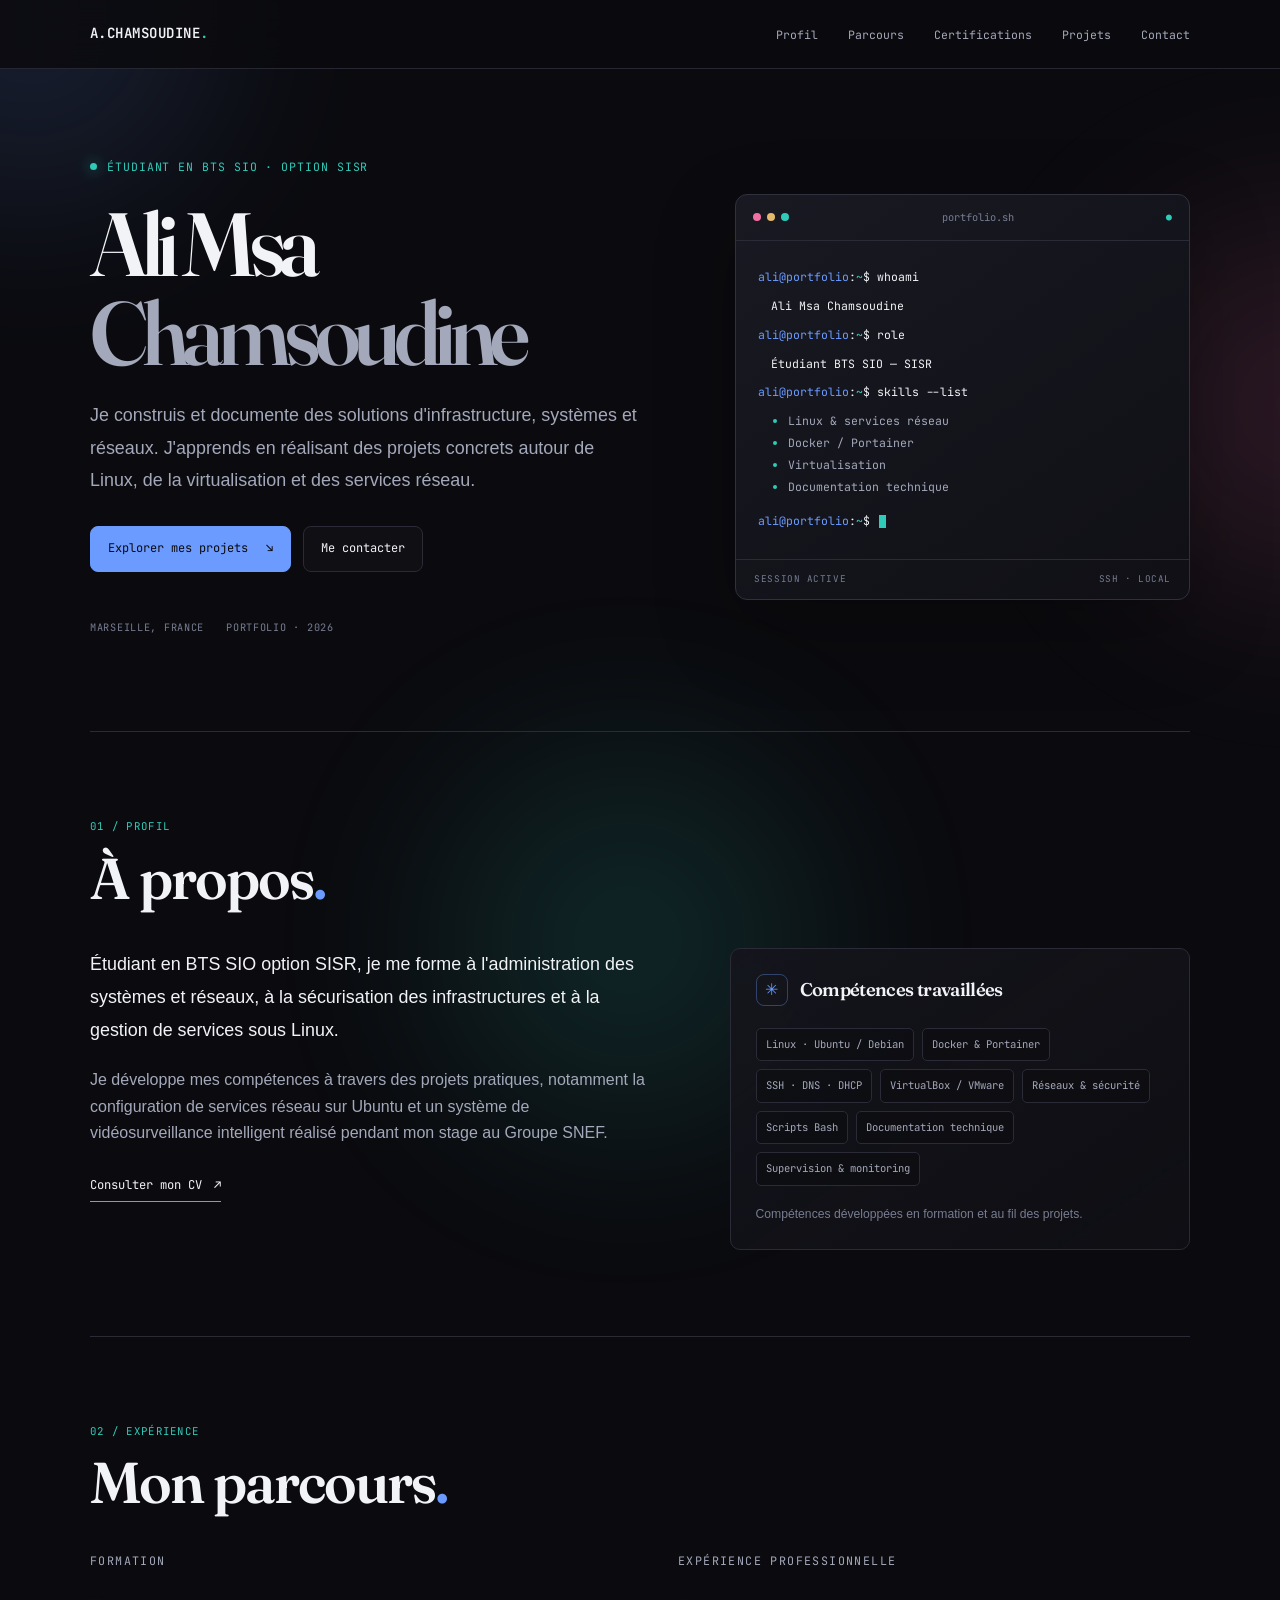
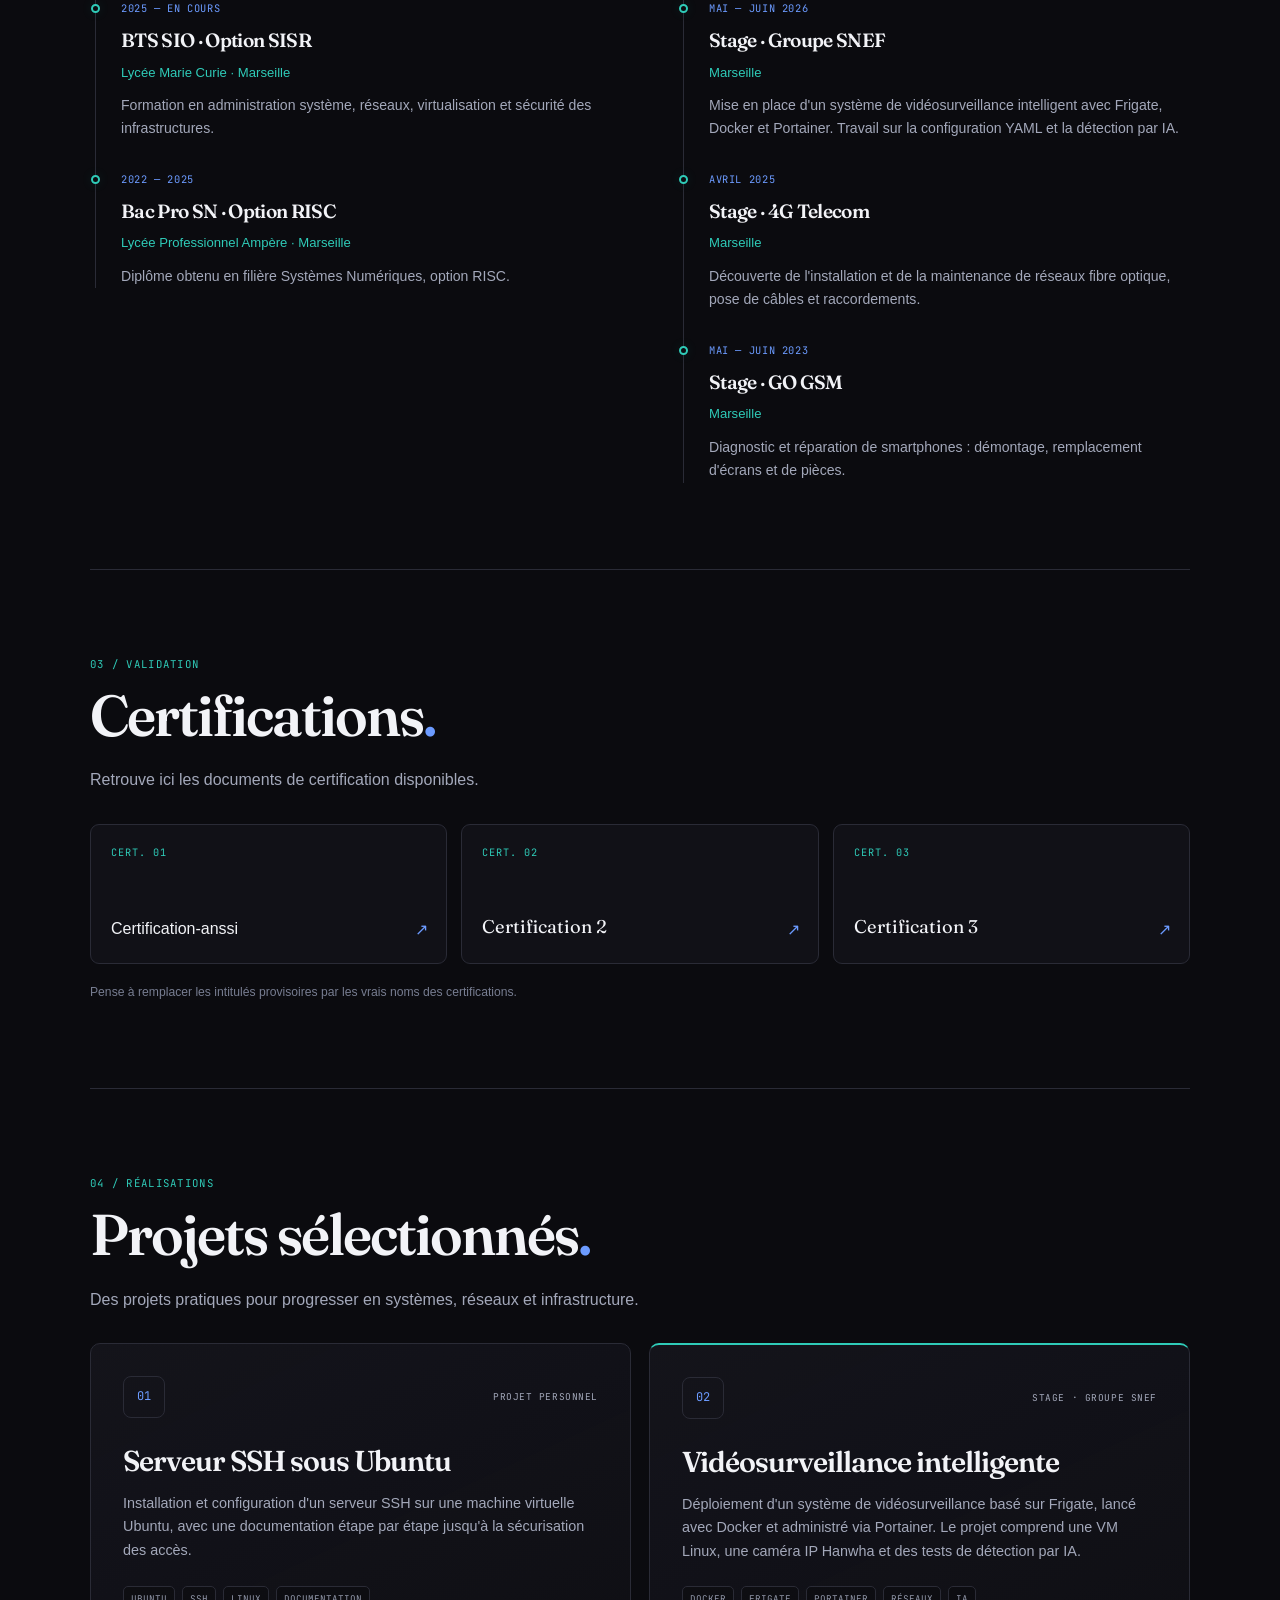
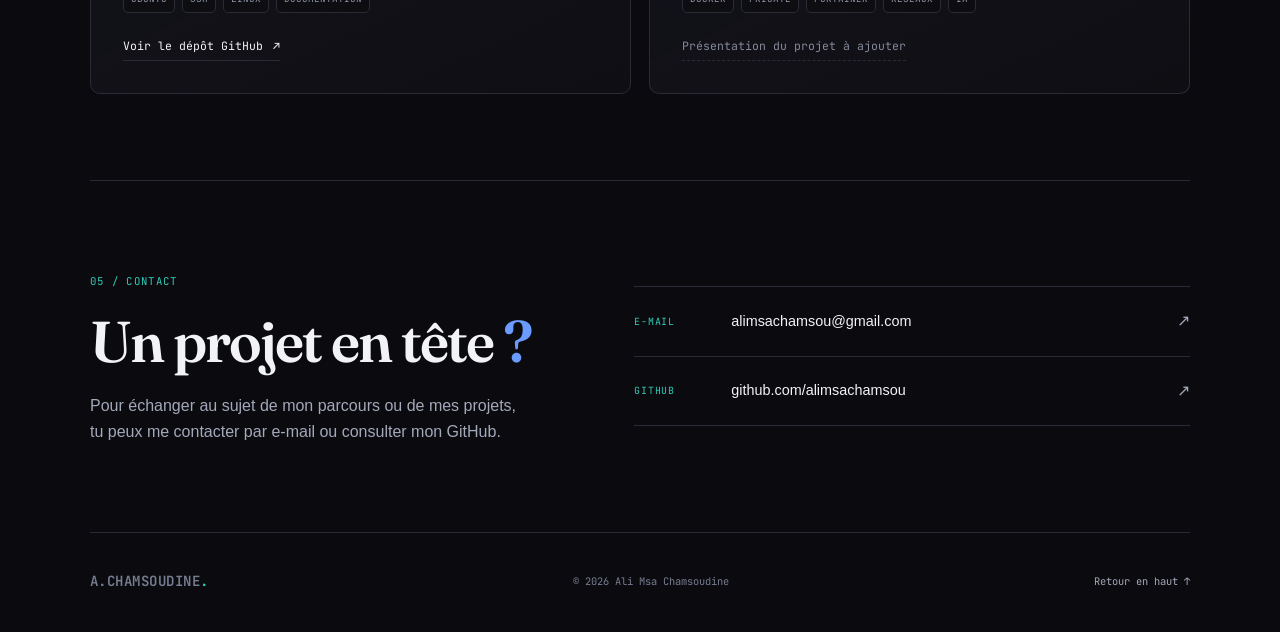
==== index.html @ 2e037a80 "Update index.html" ====
<!DOCTYPE html>
<html lang="fr">
<head>
  <meta charset="UTF-8">
  <meta name="viewport" content="width=device-width, initial-scale=1, viewport-fit=cover">
  <meta name="description" content="Portfolio d'Ali Msa Chamsoudine, étudiant en BTS SIO option SISR. Projets systèmes, réseaux et cybersécurité.">
  <title>Ali Msa Chamsoudine — Portfolio BTS SIO SISR</title>

  <link rel="preconnect" href="https://fonts.googleapis.com">
  <link rel="preconnect" href="https://fonts.gstatic.com" crossorigin>
  <link href="https://fonts.googleapis.com/css2?family=Fraunces:opsz,wght@9..144,400;9..144,600;9..144,700&family=JetBrains+Mono:wght@400;500;600&display=swap" rel="stylesheet">
  <link rel="stylesheet" href="style.css">
</head>
<body>
  <div class="ambient ambient-blue" aria-hidden="true"></div>
  <div class="ambient ambient-pink" aria-hidden="true"></div>
  <div class="ambient ambient-teal" aria-hidden="true"></div>

  <nav class="site-nav" aria-label="Navigation principale">
    <div class="nav-inner">
      <a class="brand" href="#home" aria-label="Retour à l'accueil">A.CHAMSOUDINE<span>.</span></a>
      <ul class="nav-links">
        <li><a href="#about">Profil</a></li>
        <li><a href="#parcours">Parcours</a></li>
        <li><a href="#certifs">Certifications</a></li>
        <li><a href="#projects">Projets</a></li>
        <li><a href="#contact">Contact</a></li>
      </ul>
    </div>
  </nav>

  <main class="wrap">
    <header class="hero" id="home">
      <div class="hero-copy">
        <p class="eyebrow"><span class="status-dot"></span> ÉTUDIANT EN BTS SIO · OPTION SISR</p>
        <h1>Ali Msa<br><span>Chamsoudine</span></h1>
        <p class="hero-description">
          Je construis et documente des solutions d'infrastructure, systèmes et réseaux.
          J'apprends en réalisant des projets concrets autour de Linux, de la virtualisation
          et des services réseau.
        </p>
        <div class="hero-actions">
          <a class="button button-primary" href="#projects">Explorer mes projets <span aria-hidden="true">↘</span></a>
          <a class="button button-secondary" href="#contact">Me contacter</a>
        </div>
        <div class="hero-meta mono">
          <span>MARSEILLE, FRANCE</span>
          <span>PORTFOLIO · 2026</span>
        </div>
      </div>

      <div class="terminal-card" aria-label="Aperçu décoratif d'un terminal">
        <div class="terminal-top">
          <div class="terminal-dots" aria-hidden="true"><i></i><i></i><i></i></div>
          <span>portfolio.sh</span>
          <span class="terminal-lock" aria-hidden="true">●</span>
        </div>
        <div class="terminal-content mono">
          <p><span class="terminal-blue">ali@portfolio</span>:<span class="terminal-teal">~</span>$ whoami</p>
          <p class="terminal-output">Ali Msa Chamsoudine</p>
          <p><span class="terminal-blue">ali@portfolio</span>:<span class="terminal-teal">~</span>$ role</p>
          <p class="terminal-output">Étudiant BTS SIO — SISR</p>
          <p><span class="terminal-blue">ali@portfolio</span>:<span class="terminal-teal">~</span>$ skills --list</p>
          <ul class="terminal-list">
            <li>Linux & services réseau</li>
            <li>Docker / Portainer</li>
            <li>Virtualisation</li>
            <li>Documentation technique</li>
          </ul>
          <p><span class="terminal-blue">ali@portfolio</span>:<span class="terminal-teal">~</span>$ <span class="cursor"></span></p>
        </div>
        <div class="terminal-footer"><span>SESSION ACTIVE</span><span>SSH · LOCAL</span></div>
      </div>
    </header>

    <section id="about" class="section reveal">
      <div class="section-heading">
        <span class="section-index">01 / PROFIL</span>
        <h2>À propos<span class="heading-period">.</span></h2>
      </div>

      <div class="about-layout">
        <div class="about-copy">
          <p class="lead">
            Étudiant en BTS SIO option SISR, je me forme à l'administration des systèmes
            et réseaux, à la sécurisation des infrastructures et à la gestion de services sous Linux.
          </p>
          <p>
            Je développe mes compétences à travers des projets pratiques, notamment la configuration
            de services réseau sur Ubuntu et un système de vidéosurveillance intelligent réalisé
            pendant mon stage au Groupe SNEF.
          </p>
          <a class="text-link" href="CV.pdf" target="_blank" rel="noopener">Consulter mon CV <span aria-hidden="true">↗</span></a>
        </div>

        <aside class="skills-panel">
          <div class="panel-heading">
            <span class="panel-symbol" aria-hidden="true">✳</span>
            <h3>Compétences travaillées</h3>
          </div>
          <div class="skill-list">
            <span>Linux · Ubuntu / Debian</span>
            <span>Docker & Portainer</span>
            <span>SSH · DNS · DHCP</span>
            <span>VirtualBox / VMware</span>
            <span>Réseaux & sécurité</span>
            <span>Scripts Bash</span>
            <span>Documentation technique</span>
            <span>Supervision & monitoring</span>
          </div>
          <p class="panel-note">Compétences développées en formation et au fil des projets.</p>
        </aside>
      </div>
    </section>

    <section id="parcours" class="section reveal">
      <div class="section-heading">
        <span class="section-index">02 / EXPÉRIENCE</span>
        <h2>Mon parcours<span class="heading-period">.</span></h2>
      </div>

      <div class="timeline-layout">
        <div class="timeline-column">
          <h3 class="column-title">Formation</h3>
          <article class="timeline-item">
            <span class="timeline-marker" aria-hidden="true"></span>
            <p class="item-date mono">2025 — EN COURS</p>
            <h4>BTS SIO · Option SISR</h4>
            <p class="item-place">Lycée Marie Curie · Marseille</p>
            <p class="item-description">Formation en administration système, réseaux, virtualisation et sécurité des infrastructures.</p>
          </article>
          <article class="timeline-item">
            <span class="timeline-marker" aria-hidden="true"></span>
            <p class="item-date mono">2022 — 2025</p>
            <h4>Bac Pro SN · Option RISC</h4>
            <p class="item-place">Lycée Professionnel Ampère · Marseille</p>
            <p class="item-description">Diplôme obtenu en filière Systèmes Numériques, option RISC.</p>
          </article>
        </div>

        <div class="timeline-column">
          <h3 class="column-title">Expérience professionnelle</h3>
          <article class="timeline-item">
            <span class="timeline-marker" aria-hidden="true"></span>
            <p class="item-date mono">MAI — JUIN 2026</p>
            <h4>Stage · Groupe SNEF</h4>
            <p class="item-place">Marseille</p>
            <p class="item-description">Mise en place d'un système de vidéosurveillance intelligent avec Frigate, Docker et Portainer. Travail sur la configuration YAML et la détection par IA.</p>
          </article>
          <article class="timeline-item">
            <span class="timeline-marker" aria-hidden="true"></span>
            <p class="item-date mono">AVRIL 2025</p>
            <h4>Stage · 4G Telecom</h4>
            <p class="item-place">Marseille</p>
            <p class="item-description">Découverte de l'installation et de la maintenance de réseaux fibre optique, pose de câbles et raccordements.</p>
          </article>
          <article class="timeline-item">
            <span class="timeline-marker" aria-hidden="true"></span>
            <p class="item-date mono">MAI — JUIN 2023</p>
            <h4>Stage · GO GSM</h4>
            <p class="item-place">Marseille</p>
            <p class="item-description">Diagnostic et réparation de smartphones : démontage, remplacement d'écrans et de pièces.</p>
          </article>
        </div>
      </div>
    </section>

    <section id="certifs" class="section reveal">
      <div class="section-heading">
        <span class="section-index">03 / VALIDATION</span>
        <h2>Certifications<span class="heading-period">.</span></h2>
      </div>
      <p class="section-intro">Retrouve ici les documents de certification disponibles.</p>
      <div class="certification-grid">
       <a class="certification-card" href="certification-anssi.pdf" target="_blank" rel="noopener">
          <span class="card-number mono">CERT. 01</span><span class="certification-anssi.pdf">Certification-anssi </span><span class="card-arrow">↗</span>
        </a>
        <a class="certification-card" href="certif2.pdf" target="_blank" rel="noopener">
          <span class="card-number mono">CERT. 02</span><span class="certification-name">Certification 2</span><span class="card-arrow">↗</span>
        </a>
        <a class="certification-card" href="certif3.pdf" target="_blank" rel="noopener">
          <span class="card-number mono">CERT. 03</span><span class="certification-name">Certification 3</span><span class="card-arrow">↗</span>
        </a>
      </div>
      <p class="small-note">Pense à remplacer les intitulés provisoires par les vrais noms des certifications.</p>
    </section>

    <section id="projects" class="section reveal">
      <div class="section-heading">
        <span class="section-index">04 / RÉALISATIONS</span>
        <h2>Projets sélectionnés<span class="heading-period">.</span></h2>
      </div>
      <p class="section-intro">Des projets pratiques pour progresser en systèmes, réseaux et infrastructure.</p>

      <div class="project-grid">
        <article class="project-card">
          <div class="project-topline"><span class="project-icon" aria-hidden="true">01</span><span class="project-status">PROJET PERSONNEL</span></div>
          <h3>Serveur SSH sous Ubuntu</h3>
          <p>Installation et configuration d'un serveur SSH sur une machine virtuelle Ubuntu, avec une documentation étape par étape jusqu'à la sécurisation des accès.</p>
          <div class="tag-list"><span>UBUNTU</span><span>SSH</span><span>LINUX</span><span>DOCUMENTATION</span></div>
          <a class="project-link" href="https://github.com/alimsachamsou/ssh-server-setup" target="_blank" rel="noopener">Voir le dépôt GitHub <span aria-hidden="true">↗</span></a>
        </article>

        <article class="project-card project-featured">
          <div class="project-topline"><span class="project-icon" aria-hidden="true">02</span><span class="project-status">STAGE · GROUPE SNEF</span></div>
          <h3>Vidéosurveillance intelligente</h3>
          <p>Déploiement d'un système de vidéosurveillance basé sur Frigate, lancé avec Docker et administré via Portainer. Le projet comprend une VM Linux, une caméra IP Hanwha et des tests de détection par IA.</p>
          <div class="tag-list"><span>DOCKER</span><span>FRIGATE</span><span>PORTAINER</span><span>RÉSEAUX</span><span>IA</span></div>
          <span class="project-link project-link-muted">Présentation du projet à ajouter</span>
        </article>
      </div>
    </section>

    <section id="contact" class="section contact-section reveal">
      <div class="contact-copy">
        <span class="section-index">05 / CONTACT</span>
        <h2>Un projet en tête<span class="heading-period"> ?</span></h2>
        <p>Pour échanger au sujet de mon parcours ou de mes projets, tu peux me contacter par e-mail ou consulter mon GitHub.</p>
      </div>
      <div class="contact-links">
        <a class="contact-link" href="mailto:alimsachamsou@gmail.com"><span class="contact-label">E-MAIL</span><span>alimsachamsou@gmail.com</span><span class="contact-arrow">↗</span></a>
        <a class="contact-link" href="https://github.com/alimsachamsou" target="_blank" rel="noopener"><span class="contact-label">GITHUB</span><span>github.com/alimsachamsou</span><span class="contact-arrow">↗</span></a>
      </div>
    </section>

    <footer class="site-footer">
      <a class="footer-brand" href="#home">A.CHAMSOUDINE<span>.</span></a>
      <span>© 2026 Ali Msa Chamsoudine</span>
      <a href="#home">Retour en haut ↑</a>
    </footer>
  </main>

  <script>
    const revealObserver = new IntersectionObserver((entries, observer) => {
      entries.forEach((entry) => {
        if (entry.isIntersecting) {
          entry.target.classList.add("is-visible");
          observer.unobserve(entry.target);
        }
      });
    }, { threshold: 0.12 });

    document.querySelectorAll(".reveal").forEach((section) => {
      revealObserver.observe(section);
    });
  </script>
</body>
</html>
---- style.css ----
/* =========================================
   PORTFOLIO — Ali Msa Chamsoudine
   Styles séparés du HTML
   ========================================= */

:root {
  --paper: #0B0B0F;
  --paper-2: #15151C;
  --paper-3: #1B1C25;
  --ink: #F2F3F7;
  --ink-soft: #A3A8BA;
  --teal: #6C9BFF;
  --ochre: #2FCBB8;
  --accent2: #F26FA5;
  --line: #2A2B36;
  --radius: 8px;
  --nav-h: 68px;
  --content-width: 1100px;
}

* {
  box-sizing: border-box;
}

html {
  scroll-behavior: smooth;
  scroll-padding-top: calc(var(--nav-h) + 20px);
  background: var(--paper);
}

body {
  margin: 0;
  min-width: 320px;
  overflow-x: hidden;
  background: var(--paper);
  color: var(--ink);
  font-family: -apple-system, BlinkMacSystemFont, "Segoe UI", Helvetica, Arial, sans-serif;
  line-height: 1.65;
  -webkit-font-smoothing: antialiased;
}

::selection {
  background: var(--teal);
  color: var(--paper);
}

a {
  color: inherit;
}

button,
a {
  -webkit-tap-highlight-color: transparent;
}

a:focus-visible {
  outline: 2px solid var(--teal);
  outline-offset: 4px;
}

.mono,
.brand,
.eyebrow,
.section-index,
.item-date,
.column-title,
.tag-list,
.project-status,
.card-number,
.contact-label,
.hero-meta,
.terminal-card {
  font-family: "JetBrains Mono", monospace;
}

h1,
h2,
h3,
h4,
p {
  margin-top: 0;
}

h1,
h2,
h3,
h4 {
  font-family: "Fraunces", Georgia, serif;
  font-weight: 600;
  letter-spacing: -0.035em;
}

.wrap {
  width: min(var(--content-width), calc(100% - 48px));
  margin-inline: auto;
}

.ambient {
  position: fixed;
  z-index: 0;
  width: 360px;
  height: 360px;
  border-radius: 50%;
  filter: blur(100px);
  opacity: 0.15;
  pointer-events: none;
  animation: ambient-drift 18s ease-in-out infinite alternate;
}

.ambient-blue {
  top: -160px;
  left: -150px;
  background: var(--teal);
}

.ambient-pink {
  top: 25%;
  right: -200px;
  background: var(--accent2);
  animation-delay: -6s;
}

.ambient-teal {
  bottom: -220px;
  left: 35%;
  background: var(--ochre);
  animation-delay: -11s;
}

@keyframes ambient-drift {
  from { transform: translate3d(0, 0, 0) scale(1); }
  to { transform: translate3d(35px, 25px, 0) scale(1.12); }
}

/* Navigation */

.site-nav {
  position: sticky;
  z-index: 20;
  top: 0;
  border-bottom: 1px solid rgba(42, 43, 54, 0.9);
  background: rgba(11, 11, 15, 0.86);
  backdrop-filter: blur(18px);
  -webkit-backdrop-filter: blur(18px);
}

.nav-inner {
  width: min(var(--content-width), calc(100% - 48px));
  min-height: var(--nav-h);
  margin-inline: auto;
  display: flex;
  align-items: center;
  justify-content: space-between;
  gap: 28px;
}

.brand,
.footer-brand {
  flex-shrink: 0;
  font-family: "JetBrains Mono", monospace;
  font-size: 0.88rem;
  font-weight: 600;
  letter-spacing: 0.035em;
  text-decoration: none;
}

.brand span,
.footer-brand span {
  color: var(--ochre);
}

.nav-links {
  display: flex;
  align-items: center;
  gap: clamp(14px, 2.5vw, 30px);
  margin: 0;
  padding: 0;
  list-style: none;
}

.nav-links a {
  position: relative;
  display: inline-block;
  padding: 8px 0;
  color: var(--ink-soft);
  font-family: "JetBrains Mono", monospace;
  font-size: 0.72rem;
  text-decoration: none;
  transition: color 180ms ease;
}

.nav-links a::after {
  position: absolute;
  right: 0;
  bottom: 3px;
  left: 0;
  height: 1px;
  background: var(--teal);
  content: "";
  transform: scaleX(0);
  transform-origin: left;
  transition: transform 220ms ease;
}

.nav-links a:hover {
  color: var(--ink);
}

.nav-links a:hover::after {
  transform: scaleX(1);
}

/* Hero */

.hero {
  position: relative;
  z-index: 1;
  min-height: 590px;
  display: grid;
  grid-template-columns: minmax(0, 1.1fr) minmax(320px, 0.9fr);
  align-items: center;
  gap: clamp(38px, 7vw, 90px);
  padding: 88px 0 94px;
}

.hero-copy {
  min-width: 0;
}

.eyebrow {
  display: flex;
  align-items: center;
  gap: 10px;
  margin-bottom: 24px;
  color: var(--ochre);
  font-size: 0.72rem;
  letter-spacing: 0.08em;
}

.status-dot {
  width: 7px;
  height: 7px;
  border-radius: 50%;
  background: var(--ochre);
  box-shadow: 0 0 14px rgba(47, 203, 184, 0.7);
}

.hero h1 {
  margin-bottom: 22px;
  font-size: clamp(3.2rem, 7vw, 6.1rem);
  line-height: 0.99;
  letter-spacing: -0.07em;
}

.hero h1 span {
  color: var(--ink-soft);
}

.hero-description {
  max-width: 560px;
  margin-bottom: 30px;
  color: var(--ink-soft);
  font-size: clamp(1rem, 1.4vw, 1.12rem);
  line-height: 1.8;
}

.hero-actions {
  display: flex;
  flex-wrap: wrap;
  gap: 12px;
}

.button {
  display: inline-flex;
  min-height: 46px;
  align-items: center;
  justify-content: center;
  gap: 18px;
  padding: 11px 17px;
  border: 1px solid var(--line);
  border-radius: var(--radius);
  font-family: "JetBrains Mono", monospace;
  font-size: 0.75rem;
  text-decoration: none;
  transition: transform 180ms ease, border-color 180ms ease, background 180ms ease, color 180ms ease;
}

.button:hover {
  transform: translateY(-3px);
}

.button-primary {
  border-color: var(--teal);
  background: var(--teal);
  color: var(--paper);
}

.button-primary:hover {
  border-color: #91B4FF;
  background: #91B4FF;
}

.button-secondary {
  color: var(--ink);
  background: rgba(21, 21, 28, 0.45);
}

.button-secondary:hover {
  border-color: var(--ochre);
  color: var(--ochre);
}

.hero-meta {
  display: flex;
  flex-wrap: wrap;
  gap: 22px;
  margin-top: 48px;
  color: #777D91;
  font-size: 0.64rem;
  letter-spacing: 0.07em;
}

/* Terminal panel */

.terminal-card {
  position: relative;
  overflow: hidden;
  border: 1px solid #30313E;
  border-radius: 12px;
  background: linear-gradient(145deg, rgba(25, 26, 35, 0.96), rgba(16, 16, 22, 0.98));
  box-shadow: 0 28px 80px rgba(0, 0, 0, 0.25);
  font-size: 0.72rem;
}

.terminal-top {
  display: flex;
  height: 46px;
  align-items: center;
  justify-content: space-between;
  padding: 0 17px;
  border-bottom: 1px solid var(--line);
  color: #777D91;
  font-size: 0.65rem;
}

.terminal-dots {
  display: flex;
  gap: 6px;
}

.terminal-dots i {
  width: 8px;
  height: 8px;
  border-radius: 50%;
  background: #535563;
}

.terminal-dots i:first-child { background: var(--accent2); }
.terminal-dots i:nth-child(2) { background: #E4B96C; }
.terminal-dots i:nth-child(3) { background: var(--ochre); }

.terminal-lock {
  color: var(--ochre);
  font-size: 0.6rem;
}

.terminal-content {
  min-height: 280px;
  padding: 25px 22px 20px;
  overflow-wrap: anywhere;
  line-height: 1.9;
}

.terminal-content p {
  margin-bottom: 7px;
}

.terminal-blue { color: var(--teal); }
.terminal-teal { color: var(--ochre); }
.terminal-output { padding-left: 13px; color: var(--ink); }

.terminal-list {
  margin: 4px 0 12px;
  padding-left: 30px;
  color: var(--ink-soft);
}

.terminal-list li::marker {
  color: var(--ochre);
}

.cursor {
  display: inline-block;
  width: 7px;
  height: 1.1em;
  margin-left: 2px;
  background: var(--ochre);
  vertical-align: text-bottom;
  animation: cursor-blink 1s steps(2, start) infinite;
}

@keyframes cursor-blink {
  to { visibility: hidden; }
}

.terminal-footer {
  display: flex;
  justify-content: space-between;
  padding: 12px 18px;
  border-top: 1px solid var(--line);
  color: #777D91;
  font-size: 0.58rem;
  letter-spacing: 0.06em;
}

/* Sections */

.section {
  position: relative;
  z-index: 1;
  padding: 86px 0;
  border-top: 1px solid var(--line);
  scroll-margin-top: calc(var(--nav-h) + 12px);
}

.section-heading {
  display: flex;
  flex-direction: column;
  align-items: flex-start;
  gap: 12px;
  margin-bottom: 38px;
}

.section-index {
  color: var(--ochre);
  font-size: 0.67rem;
  letter-spacing: 0.12em;
}

.section-heading h2,
.contact-copy h2 {
  margin-bottom: 0;
  font-size: clamp(2.25rem, 4.5vw, 3.8rem);
  line-height: 1.08;
}

.heading-period {
  color: var(--teal);
}

.section-intro {
  max-width: 620px;
  margin: -18px 0 30px;
  color: var(--ink-soft);
}

/* About and skills */

.about-layout {
  display: grid;
  grid-template-columns: minmax(0, 1.1fr) minmax(300px, 0.9fr);
  align-items: start;
  gap: clamp(32px, 6vw, 78px);
}

.about-copy p {
  color: var(--ink-soft);
}

.about-copy .lead {
  margin-bottom: 20px;
  color: var(--ink);
  font-size: 1.12rem;
  line-height: 1.85;
}

.text-link {
  display: inline-flex;
  align-items: center;
  gap: 12px;
  margin-top: 13px;
  padding-bottom: 5px;
  border-bottom: 1px solid var(--teal);
  color: var(--ink);
  font-family: "JetBrains Mono", monospace;
  font-size: 0.76rem;
  text-decoration: none;
  transition: color 180ms ease;
}

.text-link:hover {
  color: var(--teal);
}

.skills-panel {
  padding: 25px;
  border: 1px solid var(--line);
  border-radius: 10px;
  background: linear-gradient(145deg, rgba(21, 21, 28, 0.9), rgba(16, 16, 22, 0.7));
}

.panel-heading {
  display: flex;
  align-items: center;
  gap: 12px;
  margin-bottom: 22px;
}

.panel-symbol {
  display: grid;
  width: 32px;
  height: 32px;
  place-items: center;
  border: 1px solid rgba(108, 155, 255, 0.35);
  border-radius: 8px;
  color: var(--teal);
}

.panel-heading h3 {
  margin: 0;
  font-size: 1.15rem;
}

.skill-list {
  display: flex;
  flex-wrap: wrap;
  gap: 8px;
}

.skill-list span,
.tag-list span {
  padding: 7px 9px;
  border: 1px solid var(--line);
  border-radius: 5px;
  background: rgba(11, 11, 15, 0.55);
  color: var(--ink-soft);
  font-family: "JetBrains Mono", monospace;
  font-size: 0.66rem;
}

.panel-note,
.small-note {
  margin: 18px 0 0;
  color: #777D91;
  font-size: 0.76rem;
}

/* Timeline */

.timeline-layout {
  display: grid;
  grid-template-columns: 1fr 1fr;
  gap: clamp(30px, 6vw, 76px);
}

.column-title {
  margin-bottom: 28px;
  color: var(--ink-soft);
  font-size: 0.73rem;
  font-weight: 400;
  letter-spacing: 0.12em;
  text-transform: uppercase;
}

.timeline-item {
  position: relative;
  margin-left: 5px;
  padding: 0 0 30px 25px;
  border-left: 1px solid var(--line);
}

.timeline-item:last-child {
  padding-bottom: 0;
}

.timeline-marker {
  position: absolute;
  top: 4px;
  left: -5px;
  width: 9px;
  height: 9px;
  border: 2px solid var(--ochre);
  border-radius: 50%;
  background: var(--paper);
  box-shadow: 0 0 12px rgba(47, 203, 184, 0.12);
}

.item-date {
  margin-bottom: 8px;
  color: var(--teal);
  font-size: 0.65rem;
  letter-spacing: 0.06em;
}

.timeline-item h4 {
  margin-bottom: 5px;
  font-size: 1.2rem;
}

.item-place {
  margin-bottom: 11px;
  color: var(--ochre);
  font-size: 0.82rem;
}

.item-description {
  margin-bottom: 0;
  color: var(--ink-soft);
  font-size: 0.88rem;
}

/* Certifications */

.certification-grid {
  display: grid;
  grid-template-columns: repeat(3, minmax(0, 1fr));
  gap: 14px;
}

.certification-card {
  position: relative;
  display: flex;
  min-height: 140px;
  flex-direction: column;
  justify-content: space-between;
  gap: 22px;
  padding: 20px;
  border: 1px solid var(--line);
  border-radius: 9px;
  background: rgba(21, 21, 28, 0.68);
  text-decoration: none;
  transition: transform 200ms ease, border-color 200ms ease, background 200ms ease;
}

.certification-card:hover {
  transform: translateY(-4px);
  border-color: var(--teal);
  background: rgba(21, 21, 28, 0.95);
}

.card-number {
  color: var(--ochre);
  font-size: 0.64rem;
  letter-spacing: 0.1em;
}

.certification-name {
  padding-right: 18px;
  font-family: "Fraunces", Georgia, serif;
  font-size: 1.15rem;
}

.card-arrow {
  position: absolute;
  right: 18px;
  bottom: 19px;
  color: var(--teal);
}

/* Projects */

.project-grid {
  display: grid;
  grid-template-columns: repeat(2, minmax(0, 1fr));
  gap: 18px;
}

.project-card {
  display: flex;
  min-width: 0;
  flex-direction: column;
  align-items: flex-start;
  padding: clamp(22px, 3vw, 32px);
  border: 1px solid var(--line);
  border-radius: 10px;
  background: linear-gradient(155deg, rgba(21, 21, 28, 0.95), rgba(15, 15, 21, 0.88));
  transition: transform 220ms ease, border-color 220ms ease;
}

.project-card:hover {
  transform: translateY(-5px);
  border-color: #414354;
}

.project-featured {
  border-top: 2px solid var(--ochre);
}

.project-topline {
  display: flex;
  width: 100%;
  align-items: center;
  justify-content: space-between;
  gap: 14px;
  margin-bottom: 26px;
}

.project-icon {
  display: grid;
  width: 42px;
  height: 42px;
  place-items: center;
  border: 1px solid var(--line);
  border-radius: 8px;
  color: var(--teal);
  font-family: "JetBrains Mono", monospace;
  font-size: 0.75rem;
}

.project-status {
  color: var(--ink-soft);
  font-size: 0.59rem;
  letter-spacing: 0.06em;
  text-align: right;
}

.project-card h3 {
  margin-bottom: 13px;
  font-size: clamp(1.45rem, 2.5vw, 1.8rem);
  line-height: 1.2;
}

.project-card > p {
  margin-bottom: 22px;
  color: var(--ink-soft);
  font-size: 0.9rem;
}

.tag-list {
  display: flex;
  flex-wrap: wrap;
  gap: 7px;
  margin-top: auto;
  margin-bottom: 23px;
}

.tag-list span {
  padding: 5px 7px;
  color: #9298AA;
  font-size: 0.58rem;
}

.project-link {
  display: inline-flex;
  align-items: center;
  gap: 10px;
  padding-bottom: 5px;
  border-bottom: 1px solid var(--line);
  color: var(--ink);
  font-family: "JetBrains Mono", monospace;
  font-size: 0.72rem;
  text-decoration: none;
}

a.project-link:hover {
  border-color: var(--teal);
  color: var(--teal);
}

.project-link-muted {
  color: #858A9B;
  border-bottom-style: dashed;
}

/* Contact */

.contact-section {
  display: grid;
  grid-template-columns: 0.9fr 1.1fr;
  align-items: center;
  gap: clamp(32px, 7vw, 90px);
}

.contact-copy h2 {
  margin-top: 17px;
}

.contact-copy p {
  max-width: 440px;
  margin: 20px 0 0;
  color: var(--ink-soft);
}

.contact-links {
  border-top: 1px solid var(--line);
}

.contact-link {
  display: grid;
  grid-template-columns: 85px minmax(0, 1fr) 20px;
  align-items: center;
  gap: 12px;
  padding: 21px 0;
  border-bottom: 1px solid var(--line);
  text-decoration: none;
  transition: color 180ms ease;
}

.contact-link:hover {
  color: var(--teal);
}

.contact-label {
  color: var(--ochre);
  font-size: 0.62rem;
  letter-spacing: 0.08em;
}

.contact-link > span:nth-child(2) {
  min-width: 0;
  overflow-wrap: anywhere;
  font-size: 0.9rem;
}

.contact-arrow {
  color: var(--ink-soft);
  text-align: right;
}

/* Footer */

.site-footer {
  position: relative;
  z-index: 1;
  display: flex;
  min-height: 100px;
  align-items: center;
  justify-content: space-between;
  gap: 18px;
  border-top: 1px solid var(--line);
  color: #777D91;
  font-family: "JetBrains Mono", monospace;
  font-size: 0.65rem;
}

.site-footer a:last-child {
  color: var(--ink-soft);
  text-decoration: none;
}

.site-footer a:last-child:hover {
  color: var(--teal);
}

/* Scroll reveal */

.reveal {
  opacity: 0;
  transform: translateY(22px);
  transition: opacity 650ms ease, transform 650ms ease;
}

.reveal.is-visible {
  opacity: 1;
  transform: translateY(0);
}

/* Responsive */

@media (max-width: 850px) {
  :root { --nav-h: 62px; }

  .nav-inner {
    align-items: flex-start;
    flex-direction: column;
    justify-content: center;
    gap: 2px;
    padding-top: 12px;
    padding-bottom: 9px;
  }

  .nav-links {
    width: 100%;
    gap: 20px;
    overflow-x: auto;
    scrollbar-width: none;
  }

  .nav-links::-webkit-scrollbar { display: none; }
  .nav-links li { flex-shrink: 0; }

  .hero {
    min-height: auto;
    grid-template-columns: 1fr;
    gap: 40px;
    padding: 70px 0;
  }

  .hero-copy { max-width: 720px; }
  .terminal-card { max-width: 600px; }

  .about-layout {
    grid-template-columns: 1fr;
  }

  .skills-panel { max-width: none; }
  .contact-section { grid-template-columns: 1fr; }
}

@media (max-width: 620px) {
  .wrap,
  .nav-inner {
    width: calc(100% - 34px);
  }

  .hero {
    padding: 54px 0 62px;
  }

  .hero h1 {
    font-size: clamp(3rem, 14vw, 4.8rem);
  }

  .hero-meta {
    margin-top: 32px;
    gap: 10px 18px;
  }

  .terminal-content {
    padding: 20px 15px;
    font-size: 0.65rem;
  }

  .section {
    padding: 64px 0;
  }

  .section-heading {
    margin-bottom: 29px;
  }

  .timeline-layout,
  .project-grid,
  .certification-grid {
    grid-template-columns: 1fr;
  }

  .timeline-layout { gap: 42px; }
  .certification-card { min-height: 115px; }

  .contact-link {
    grid-template-columns: 65px minmax(0, 1fr) 16px;
    gap: 8px;
  }

  .contact-link > span:nth-child(2) {
    font-size: 0.78rem;
  }

  .site-footer {
    align-items: flex-start;
    flex-direction: column;
    justify-content: center;
    padding: 25px 0;
    gap: 12px;
  }
}

@media (prefers-reduced-motion: reduce) {
  *,
  *::before,
  *::after {
    scroll-behavior: auto !important;
    animation-duration: 0.01ms !important;
    animation-iteration-count: 1 !important;
    transition-duration: 0.01ms !important;
  }

  .reveal {
    opacity: 1;
    transform: none;
  }
}
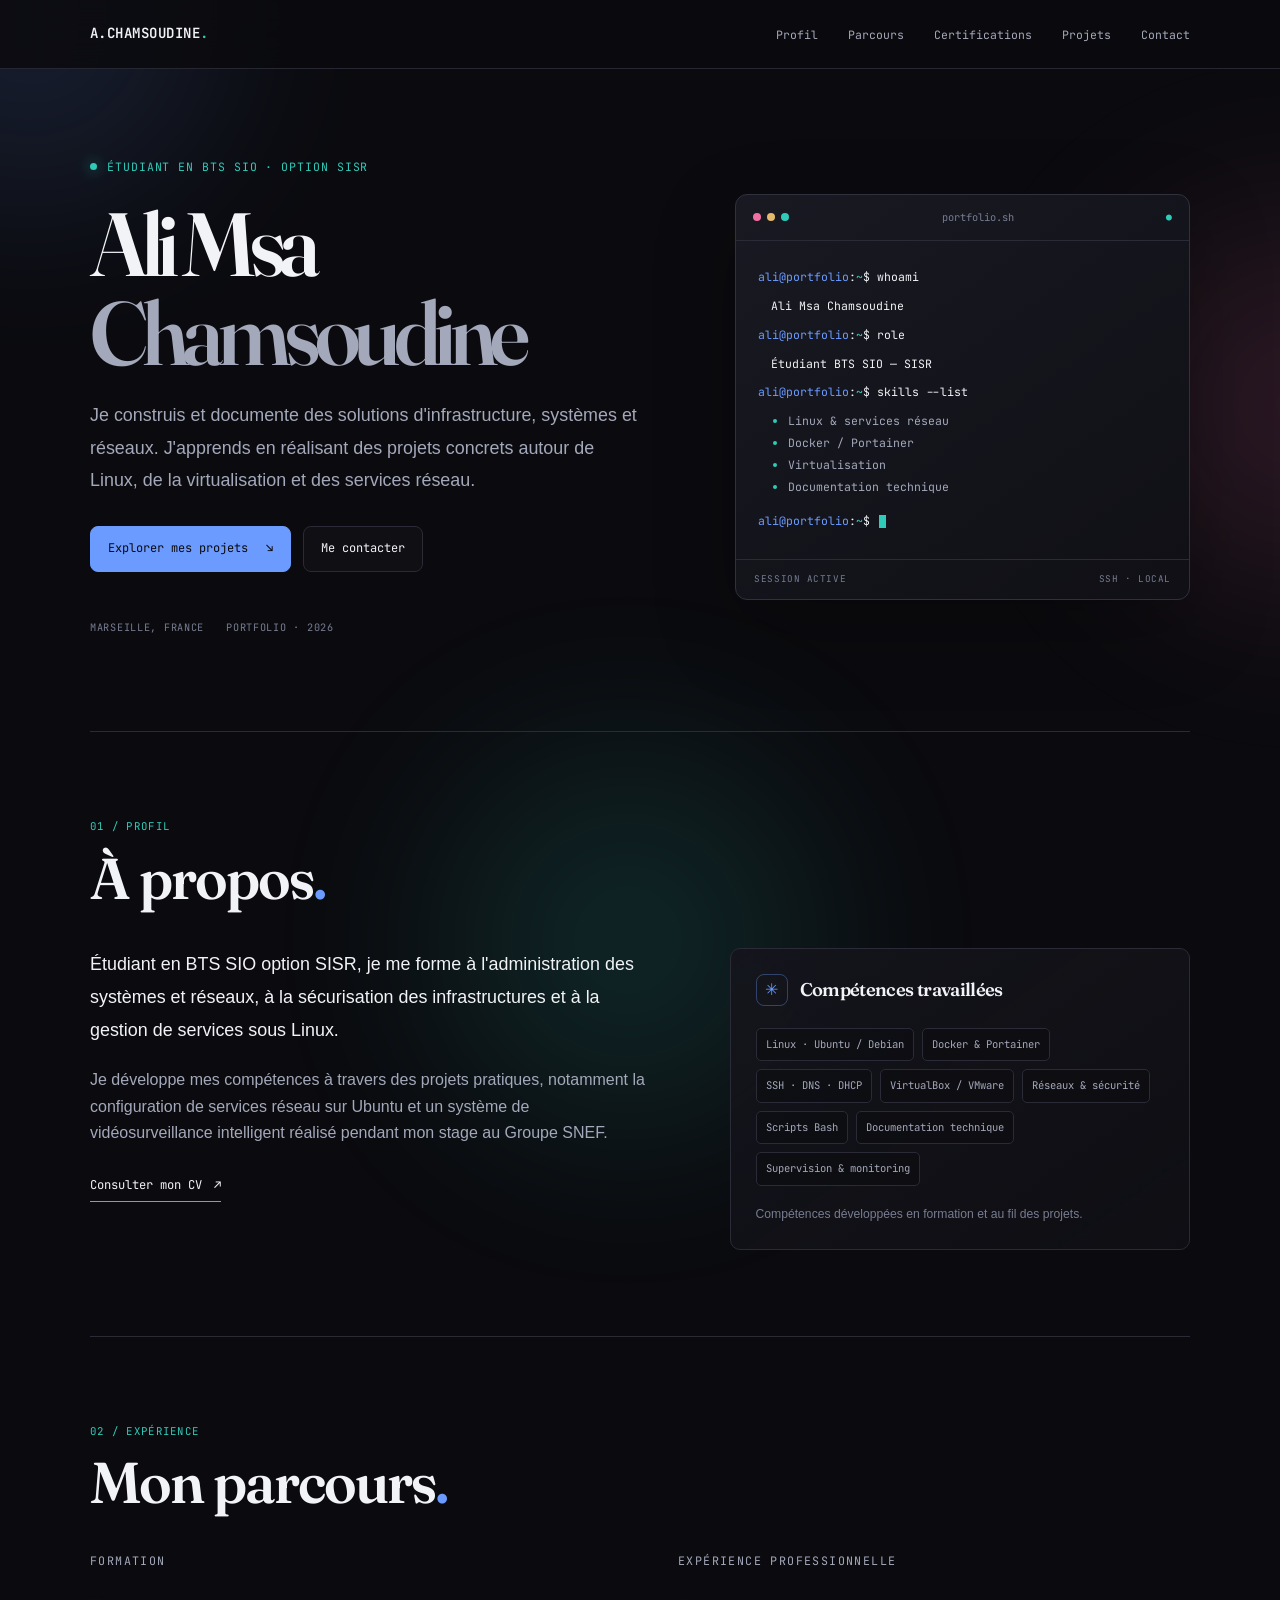
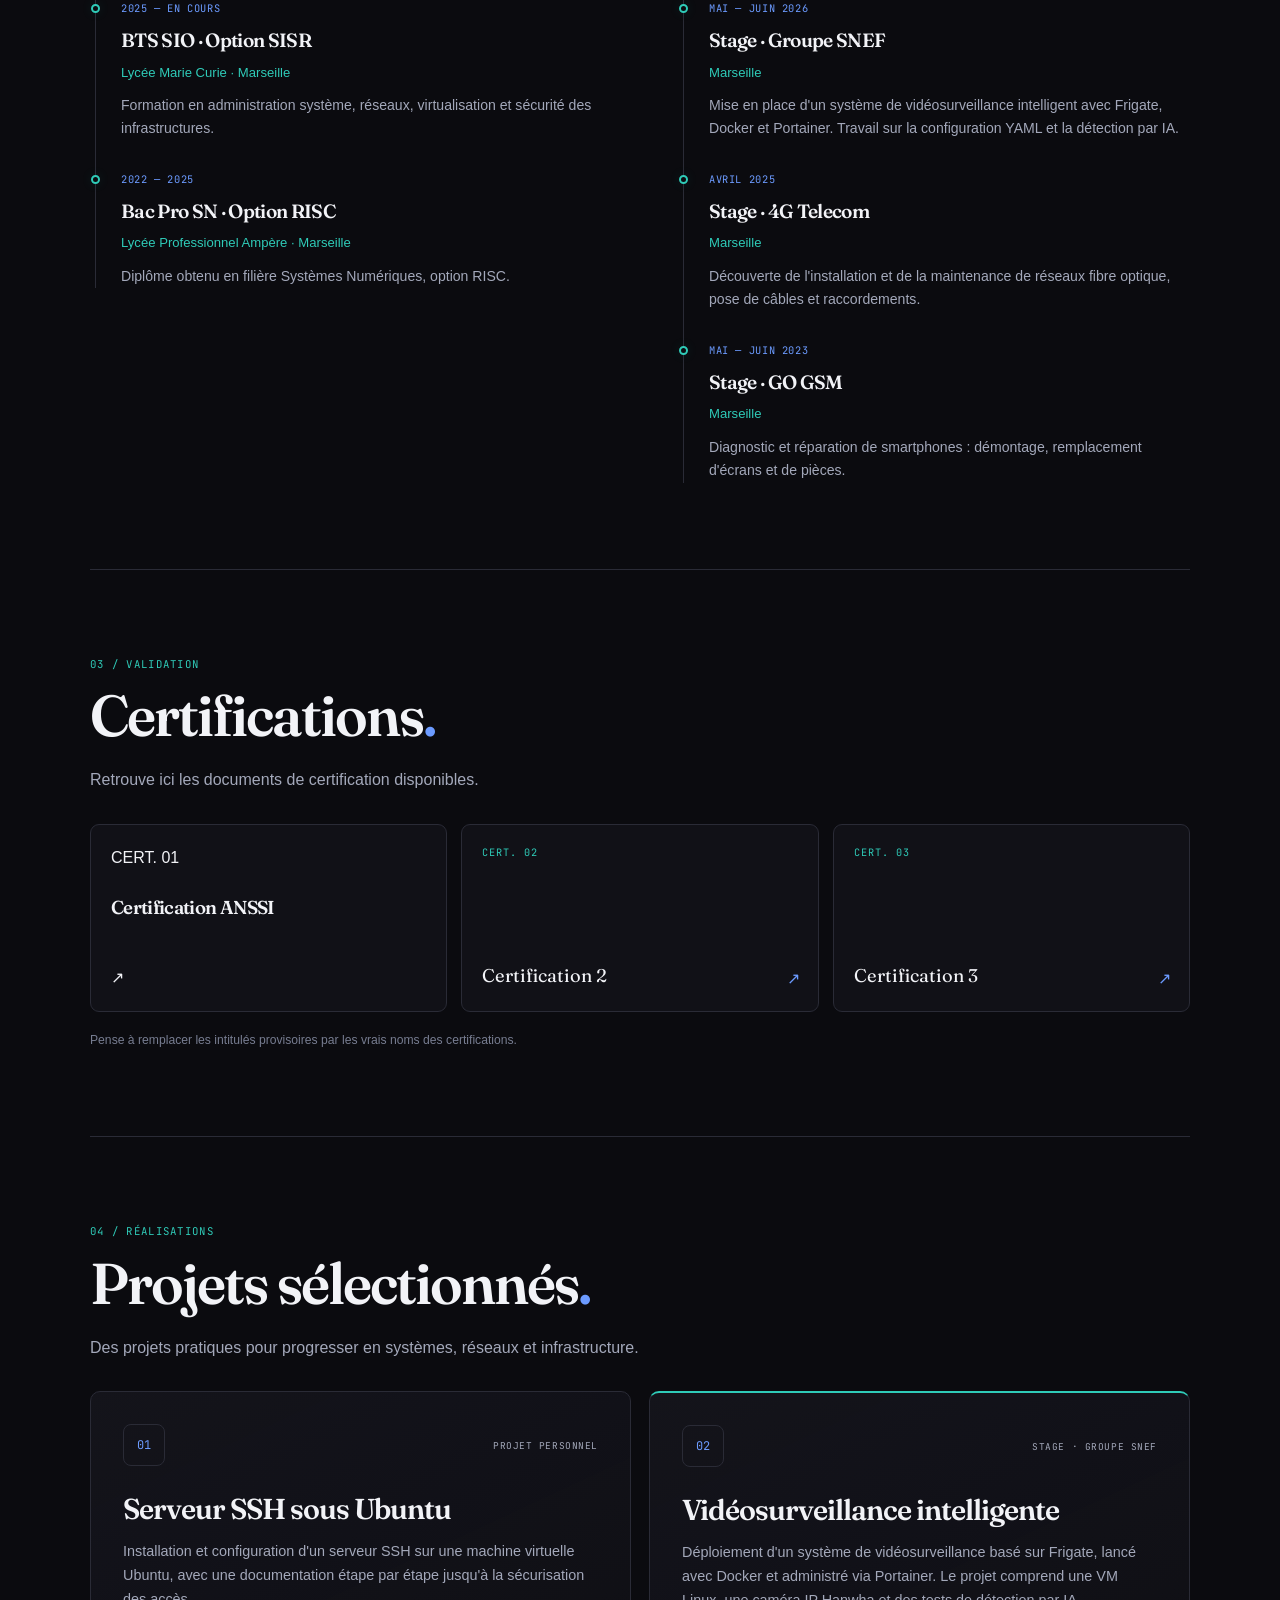
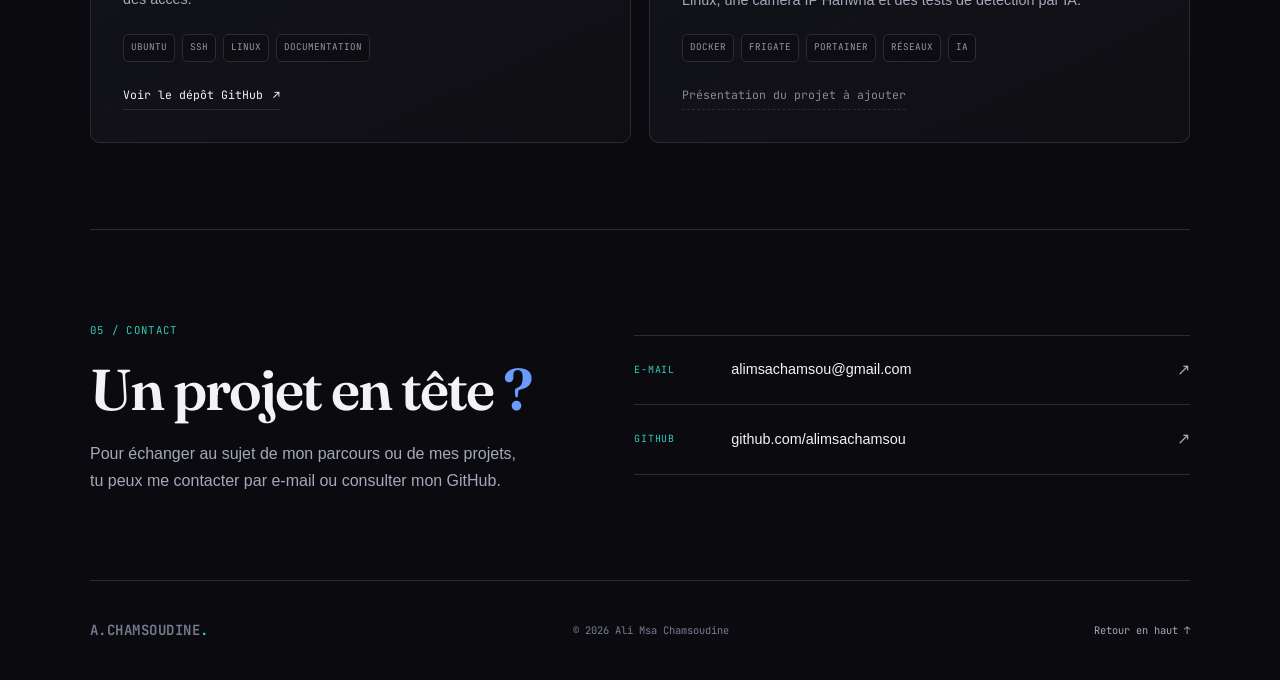
==== commit 4ddcfc6c: "Update index.html" ====
--- a/index.html
+++ b/index.html
@@ -173,7 +173,9 @@
       <p class="section-intro">Retrouve ici les documents de certification disponibles.</p>
       <div class="certification-grid">
        <a class="certification-card" href="certification-anssi.pdf" target="_blank" rel="noopener">
-          <span class="card-number mono">CERT. 01</span><span class="certification-anssi.pdf">Certification-anssi </span><span class="card-arrow">↗</span>
+          <span class="certification-number">CERT. 01</span>
+        <h3>Certification ANSSI</h3>
+        <span class="certification-arrow" aria-hidden="true">↗</span>
         </a>
         <a class="certification-card" href="certif2.pdf" target="_blank" rel="noopener">
           <span class="card-number mono">CERT. 02</span><span class="certification-name">Certification 2</span><span class="card-arrow">↗</span>
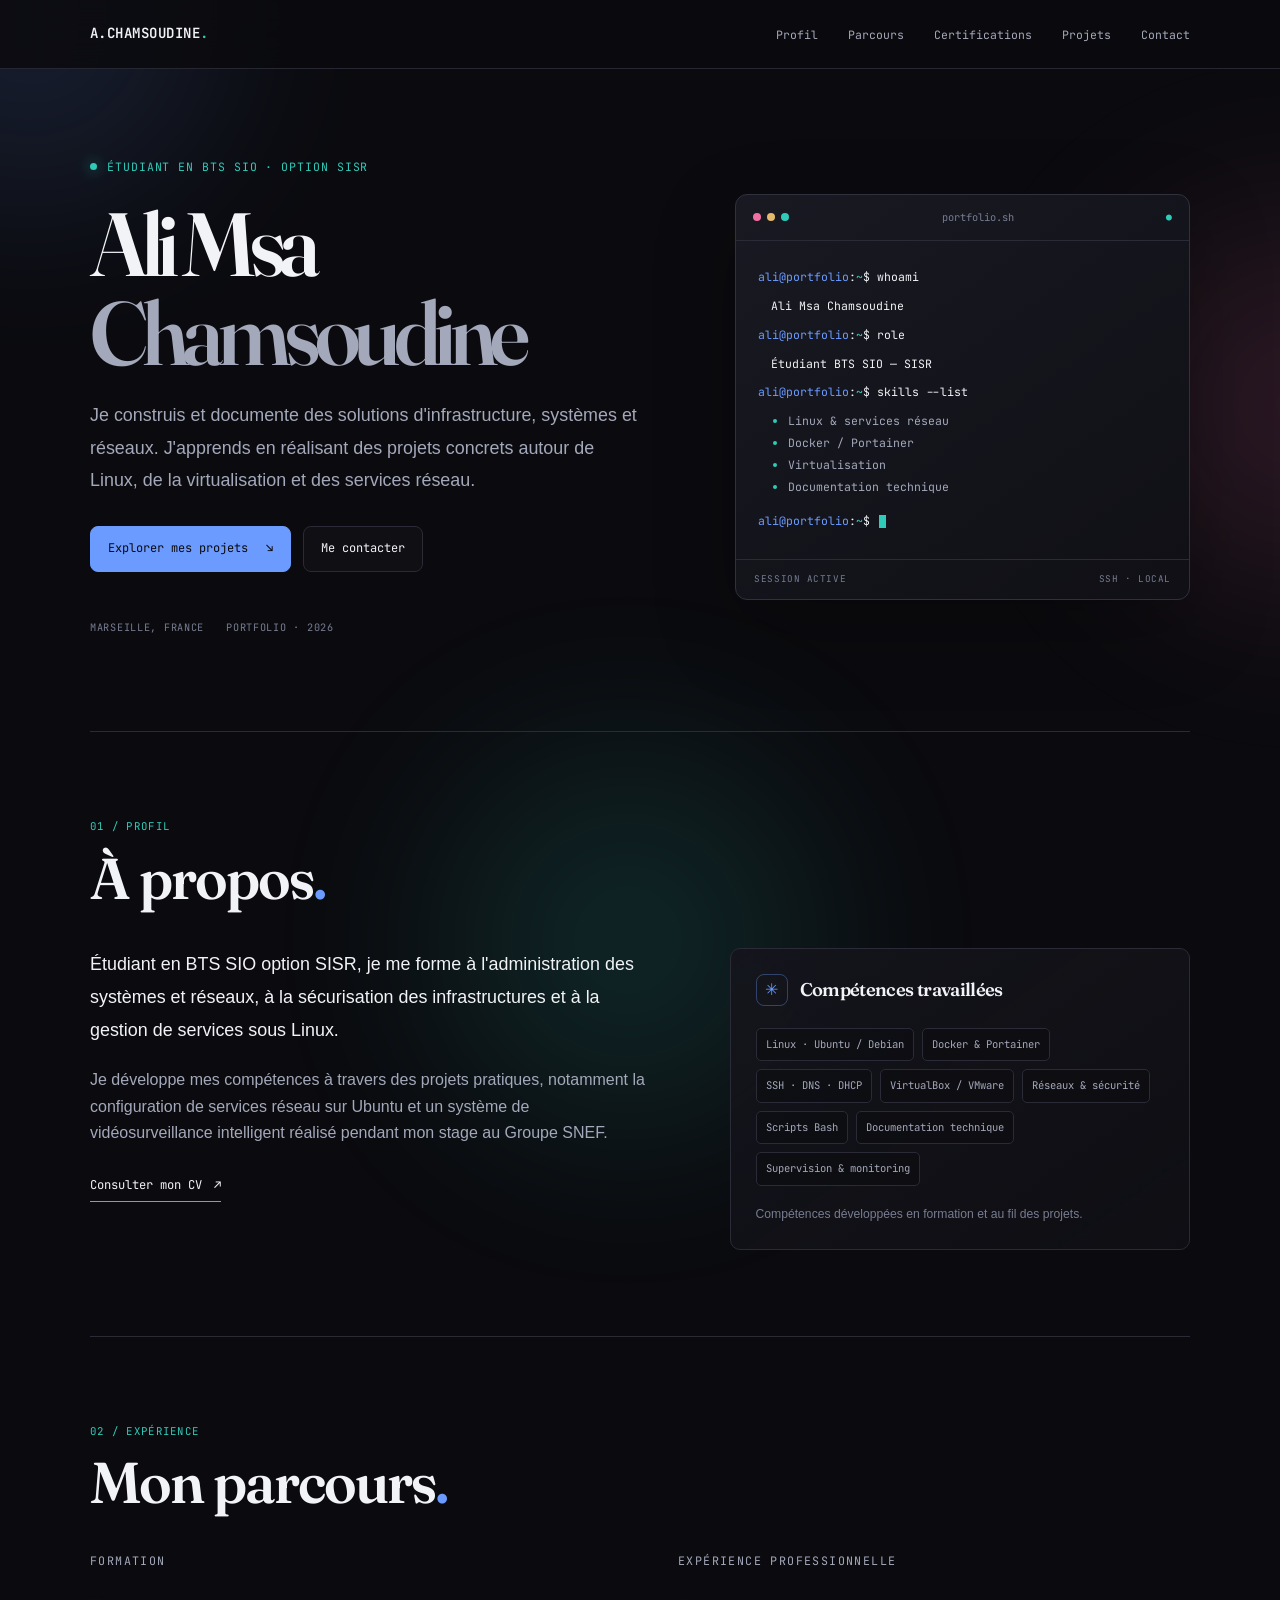
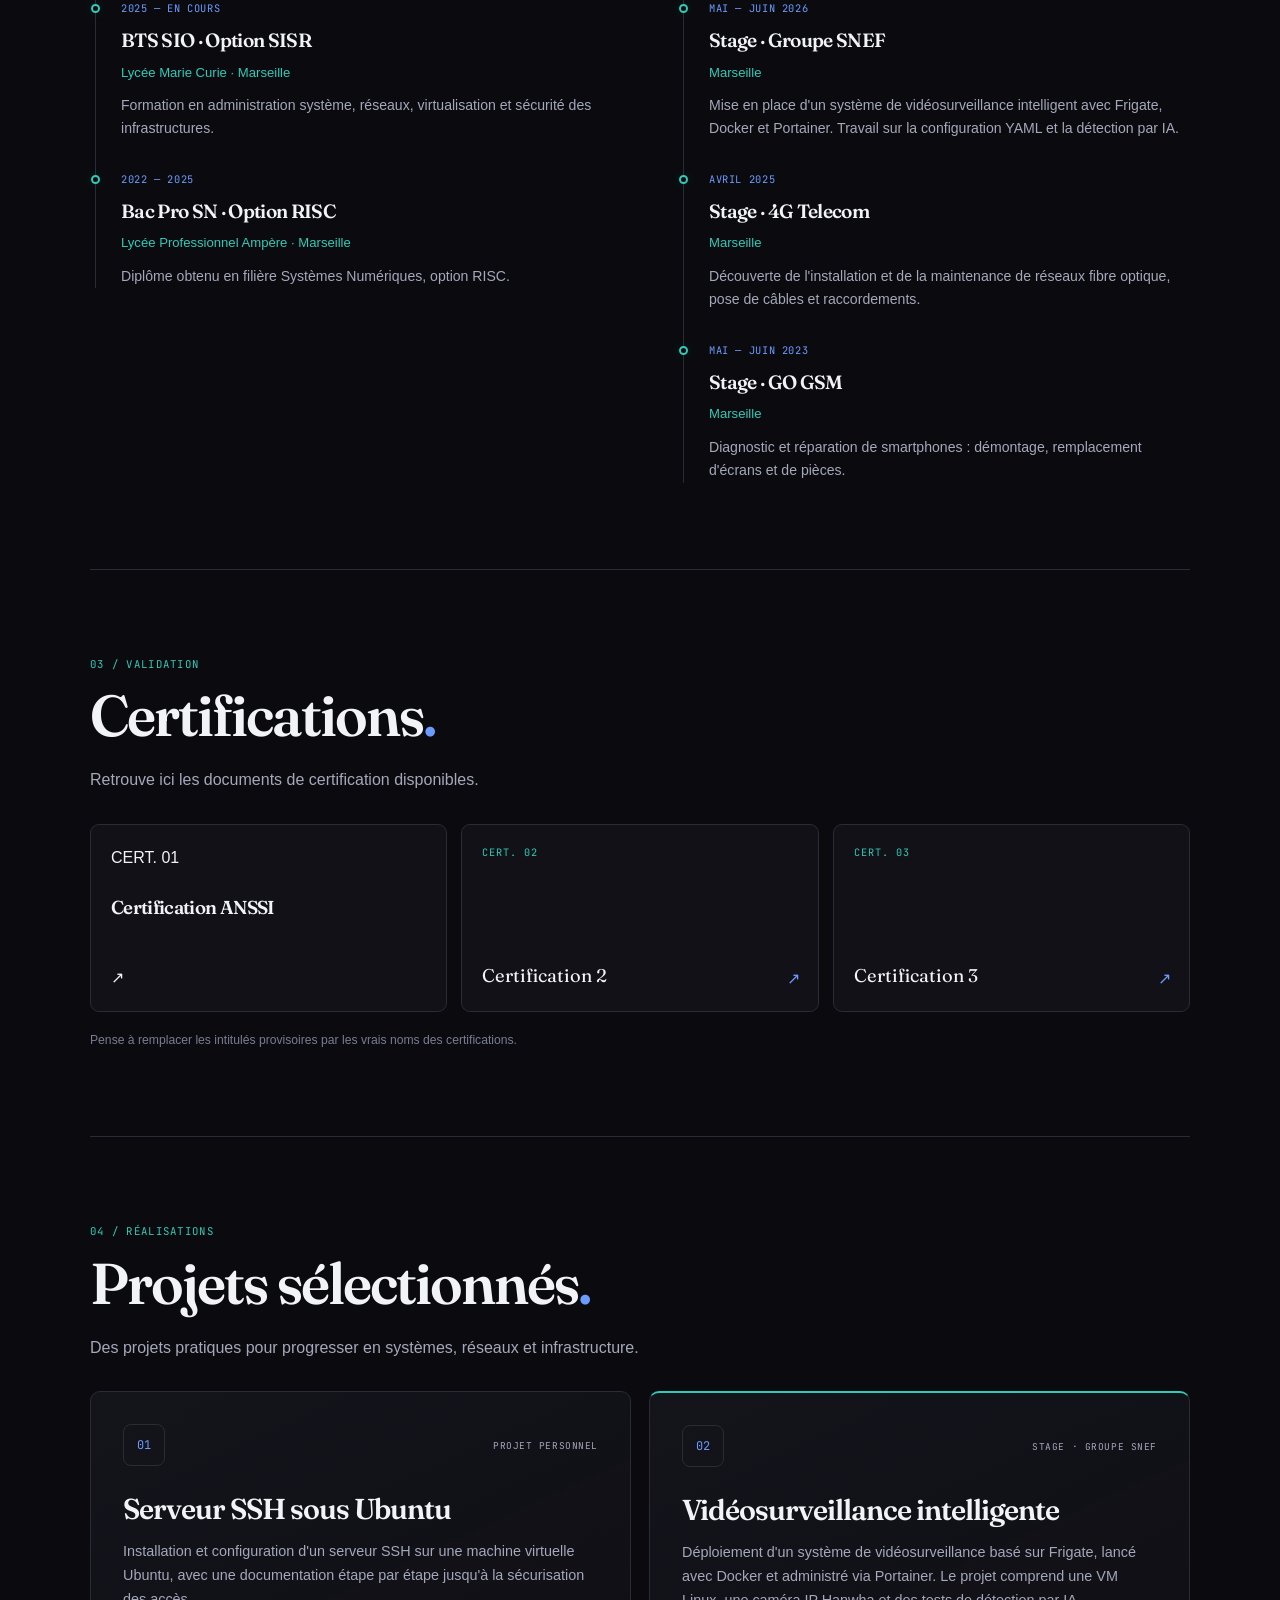
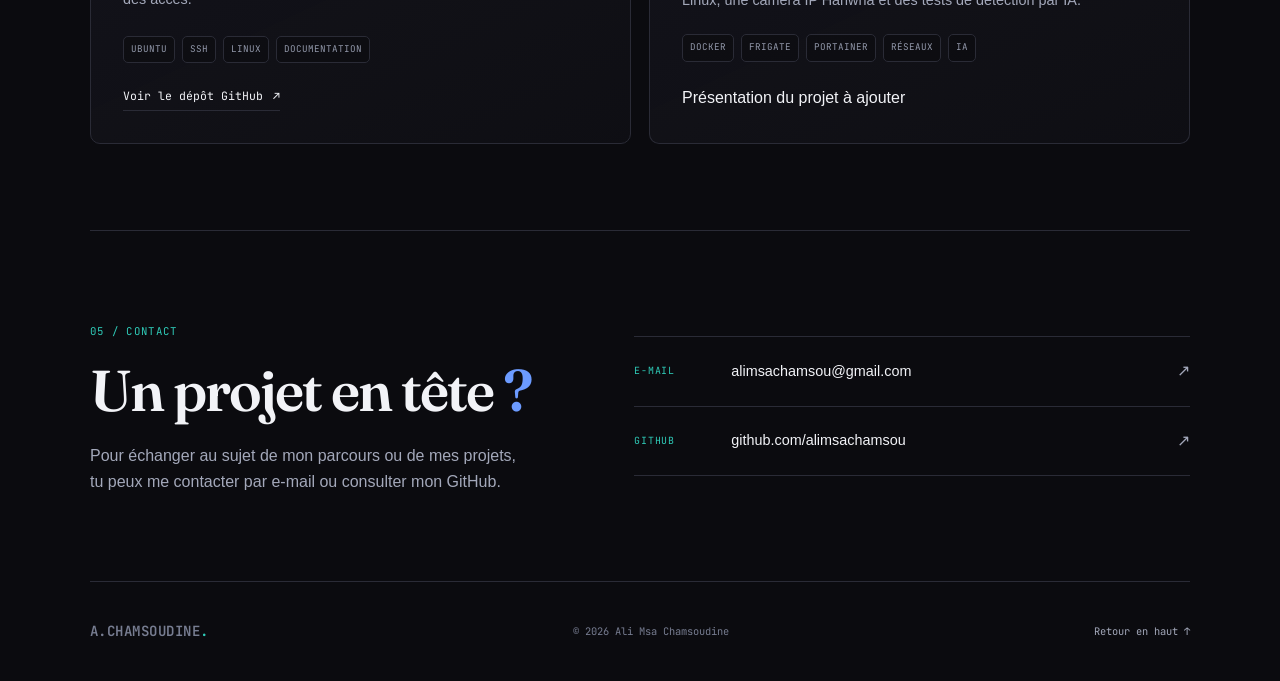
==== commit 1a688d51: "Update index.html" ====
--- a/index.html
+++ b/index.html
@@ -208,7 +208,7 @@
           <h3>Vidéosurveillance intelligente</h3>
           <p>Déploiement d'un système de vidéosurveillance basé sur Frigate, lancé avec Docker et administré via Portainer. Le projet comprend une VM Linux, une caméra IP Hanwha et des tests de détection par IA.</p>
           <div class="tag-list"><span>DOCKER</span><span>FRIGATE</span><span>PORTAINER</span><span>RÉSEAUX</span><span>IA</span></div>
-          <span class="project-link project-link-muted">Présentation du projet à ajouter</span>
+          <span class="vidéosurveillance.pdf">Présentation du projet à ajouter</span>
         </article>
       </div>
     </section>
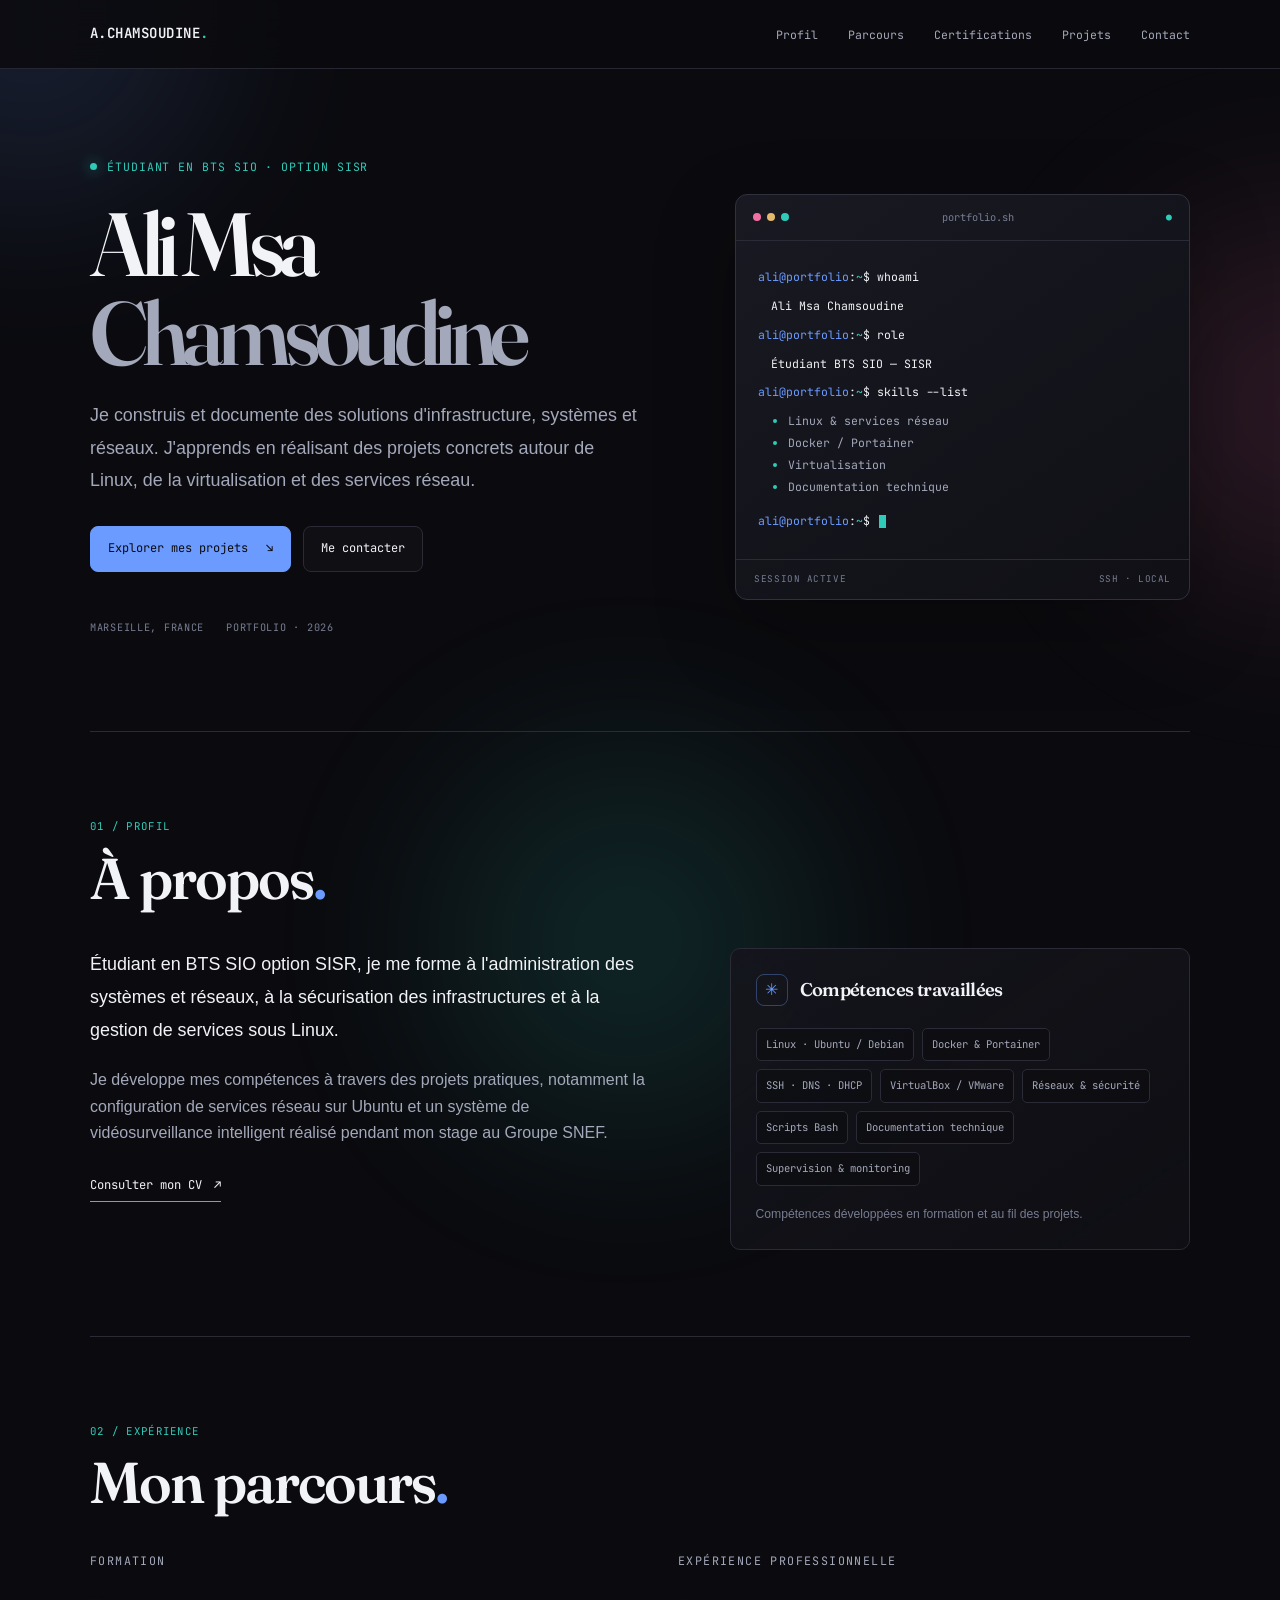
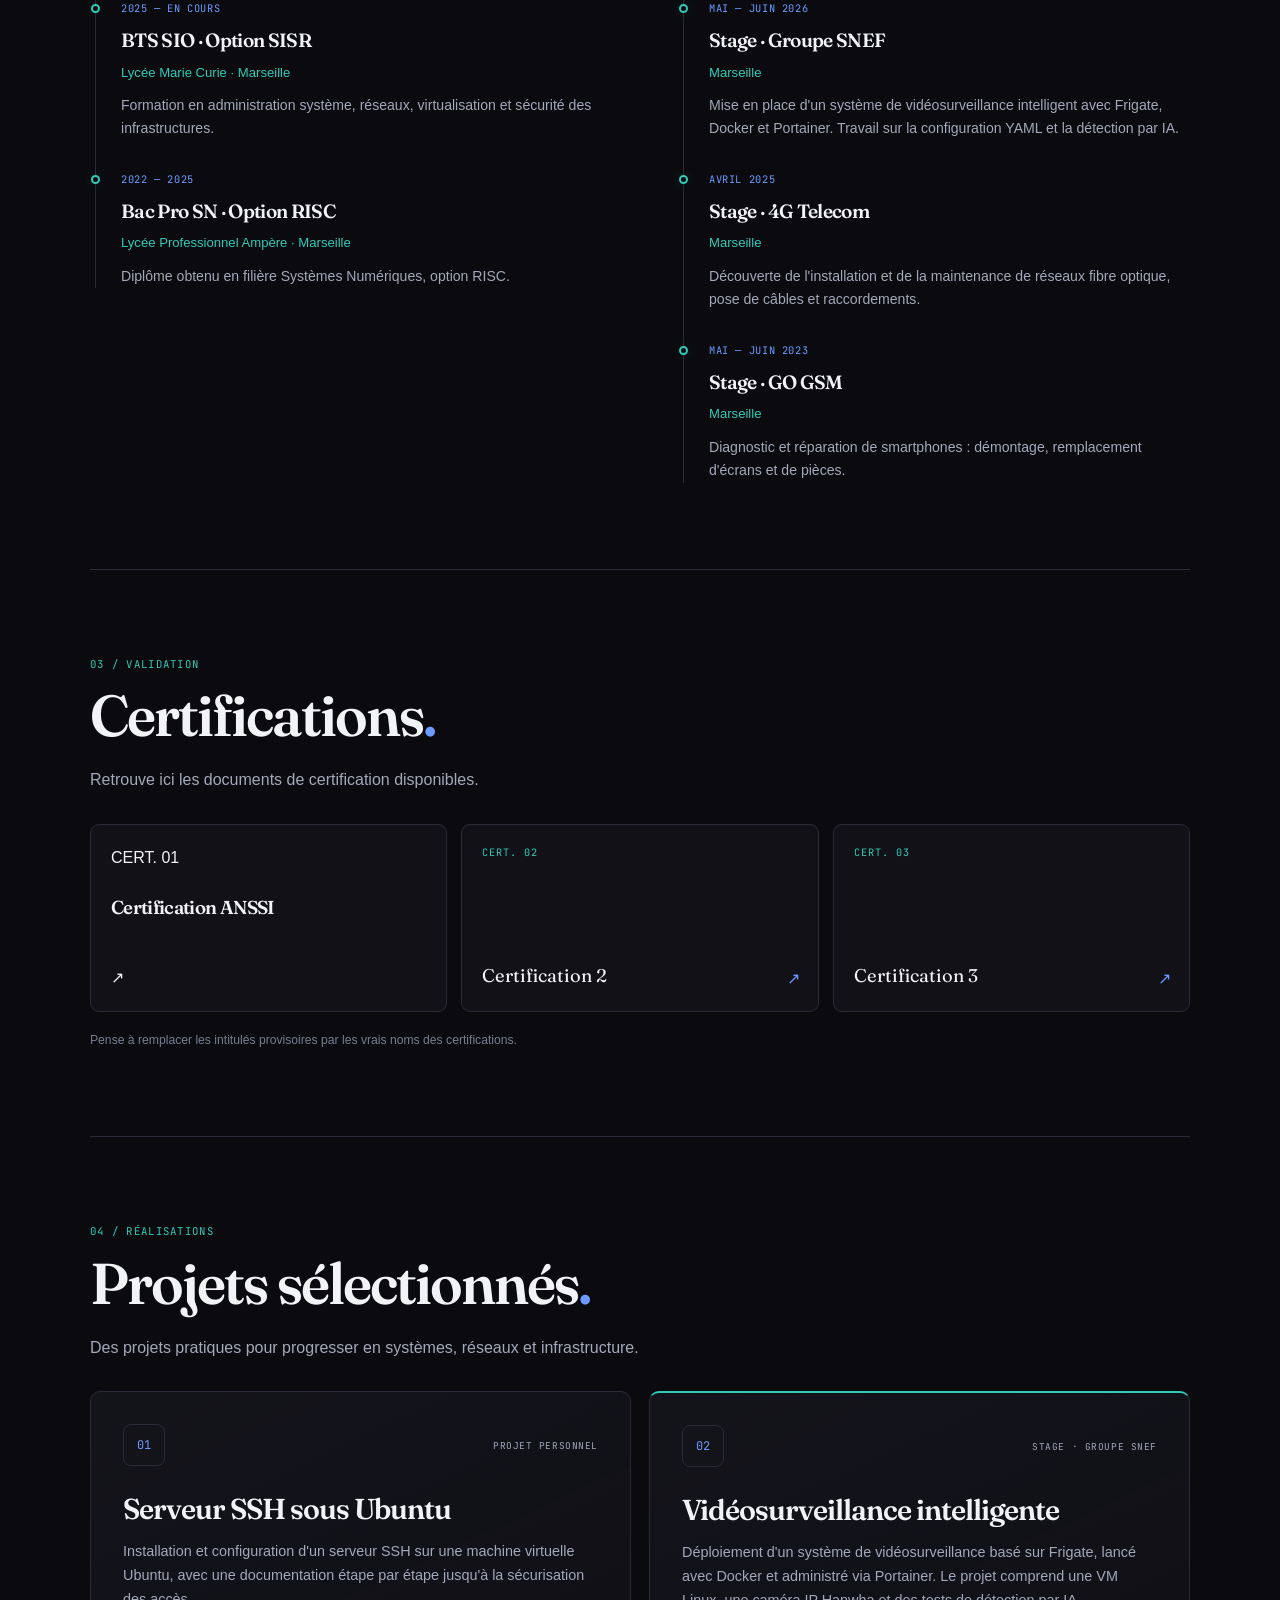
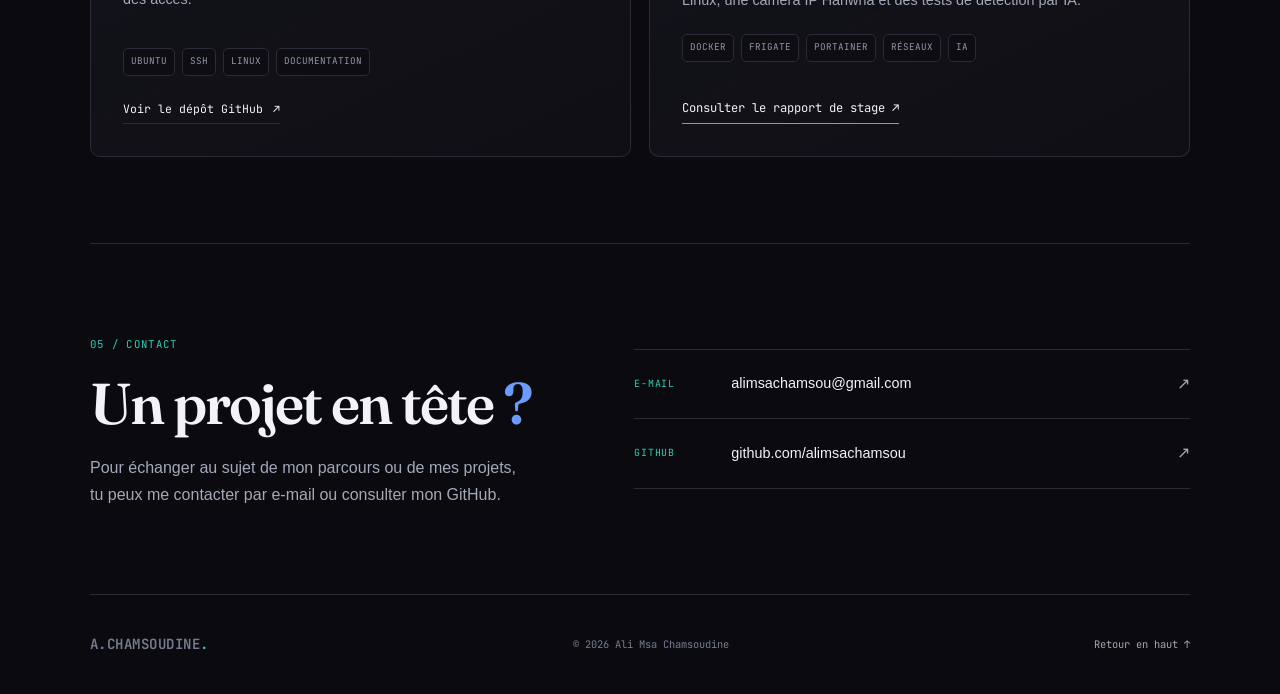
==== commit cc1273df: "Update index.html" ====
--- a/index.html
+++ b/index.html
@@ -208,7 +208,9 @@
           <h3>Vidéosurveillance intelligente</h3>
           <p>Déploiement d'un système de vidéosurveillance basé sur Frigate, lancé avec Docker et administré via Portainer. Le projet comprend une VM Linux, une caméra IP Hanwha et des tests de détection par IA.</p>
           <div class="tag-list"><span>DOCKER</span><span>FRIGATE</span><span>PORTAINER</span><span>RÉSEAUX</span><span>IA</span></div>
-          <span class="vidéosurveillance.pdf">Présentation du projet à ajouter</span>
+        <a class="text-link" href="rapport-videosurveillance.pdf" target="_blank" rel="noopener">
+            Consulter le rapport de stage ↗
+         </a>
         </article>
       </div>
     </section>
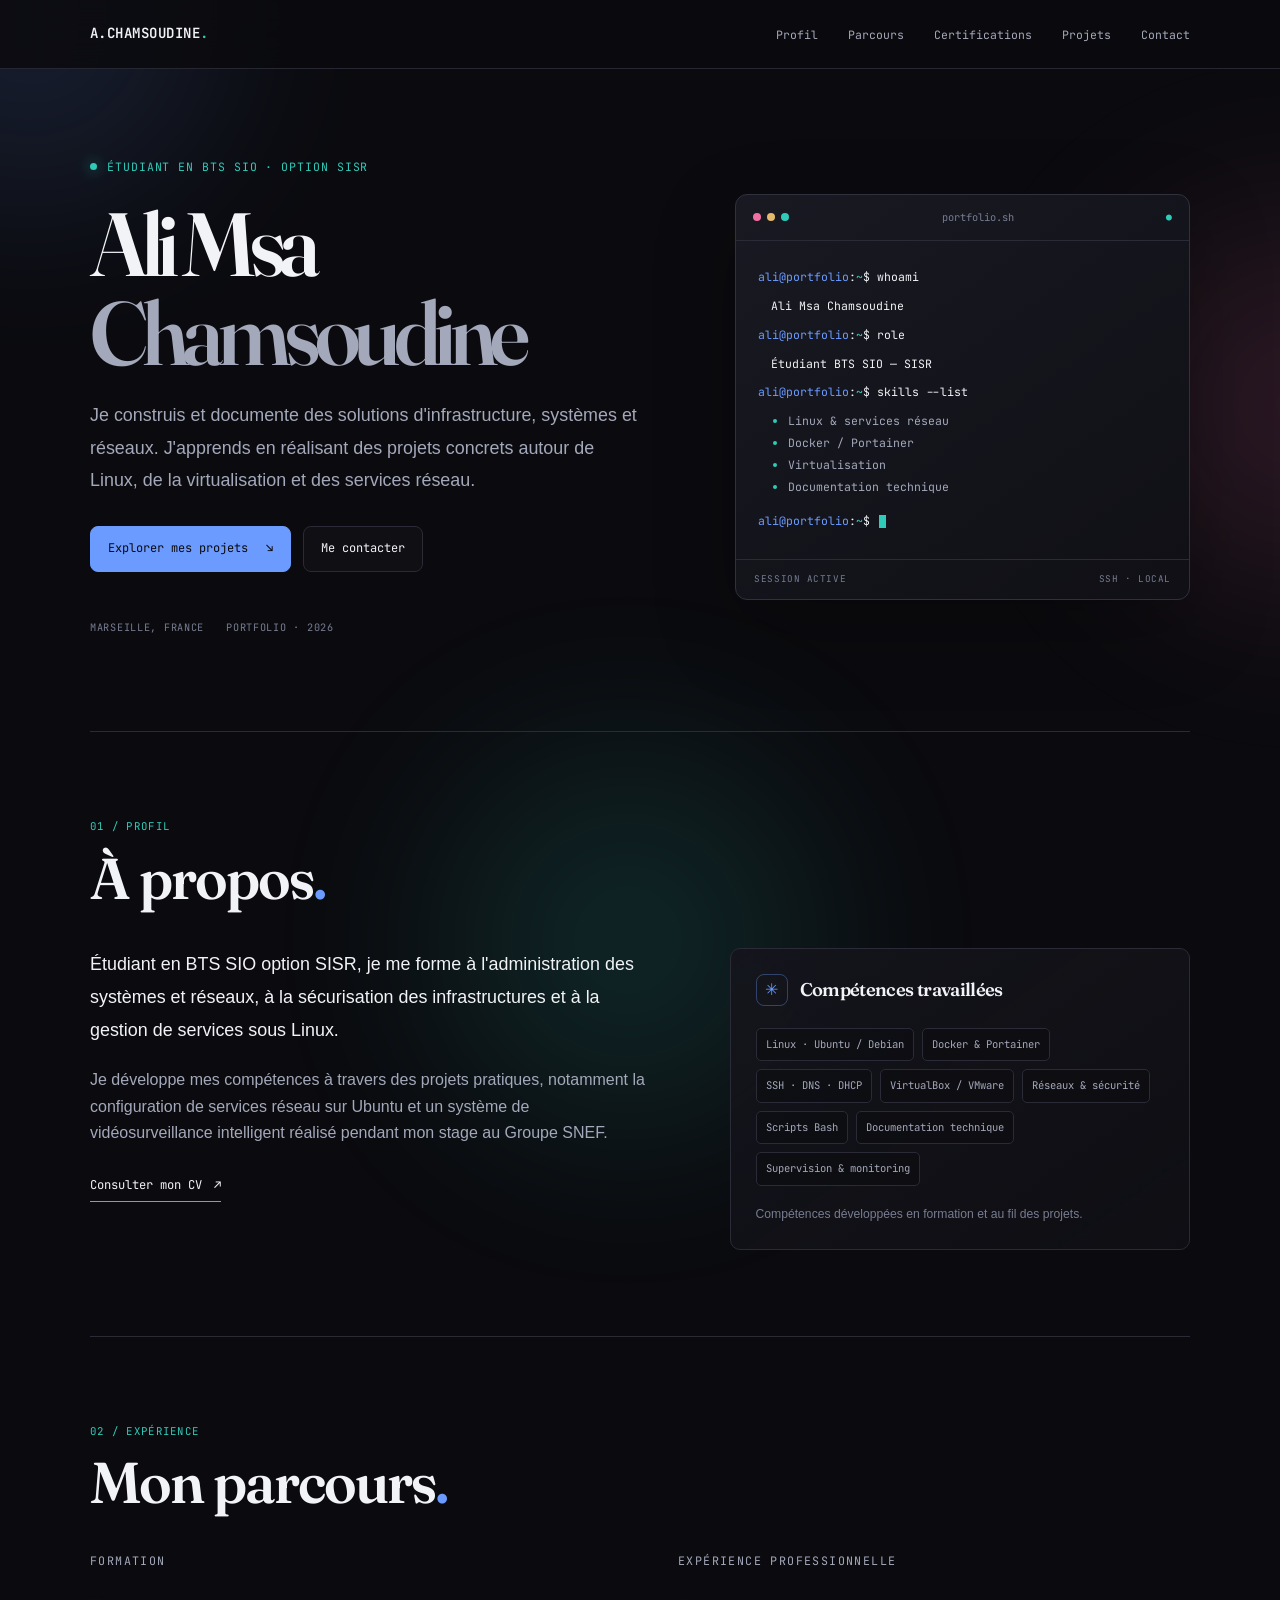
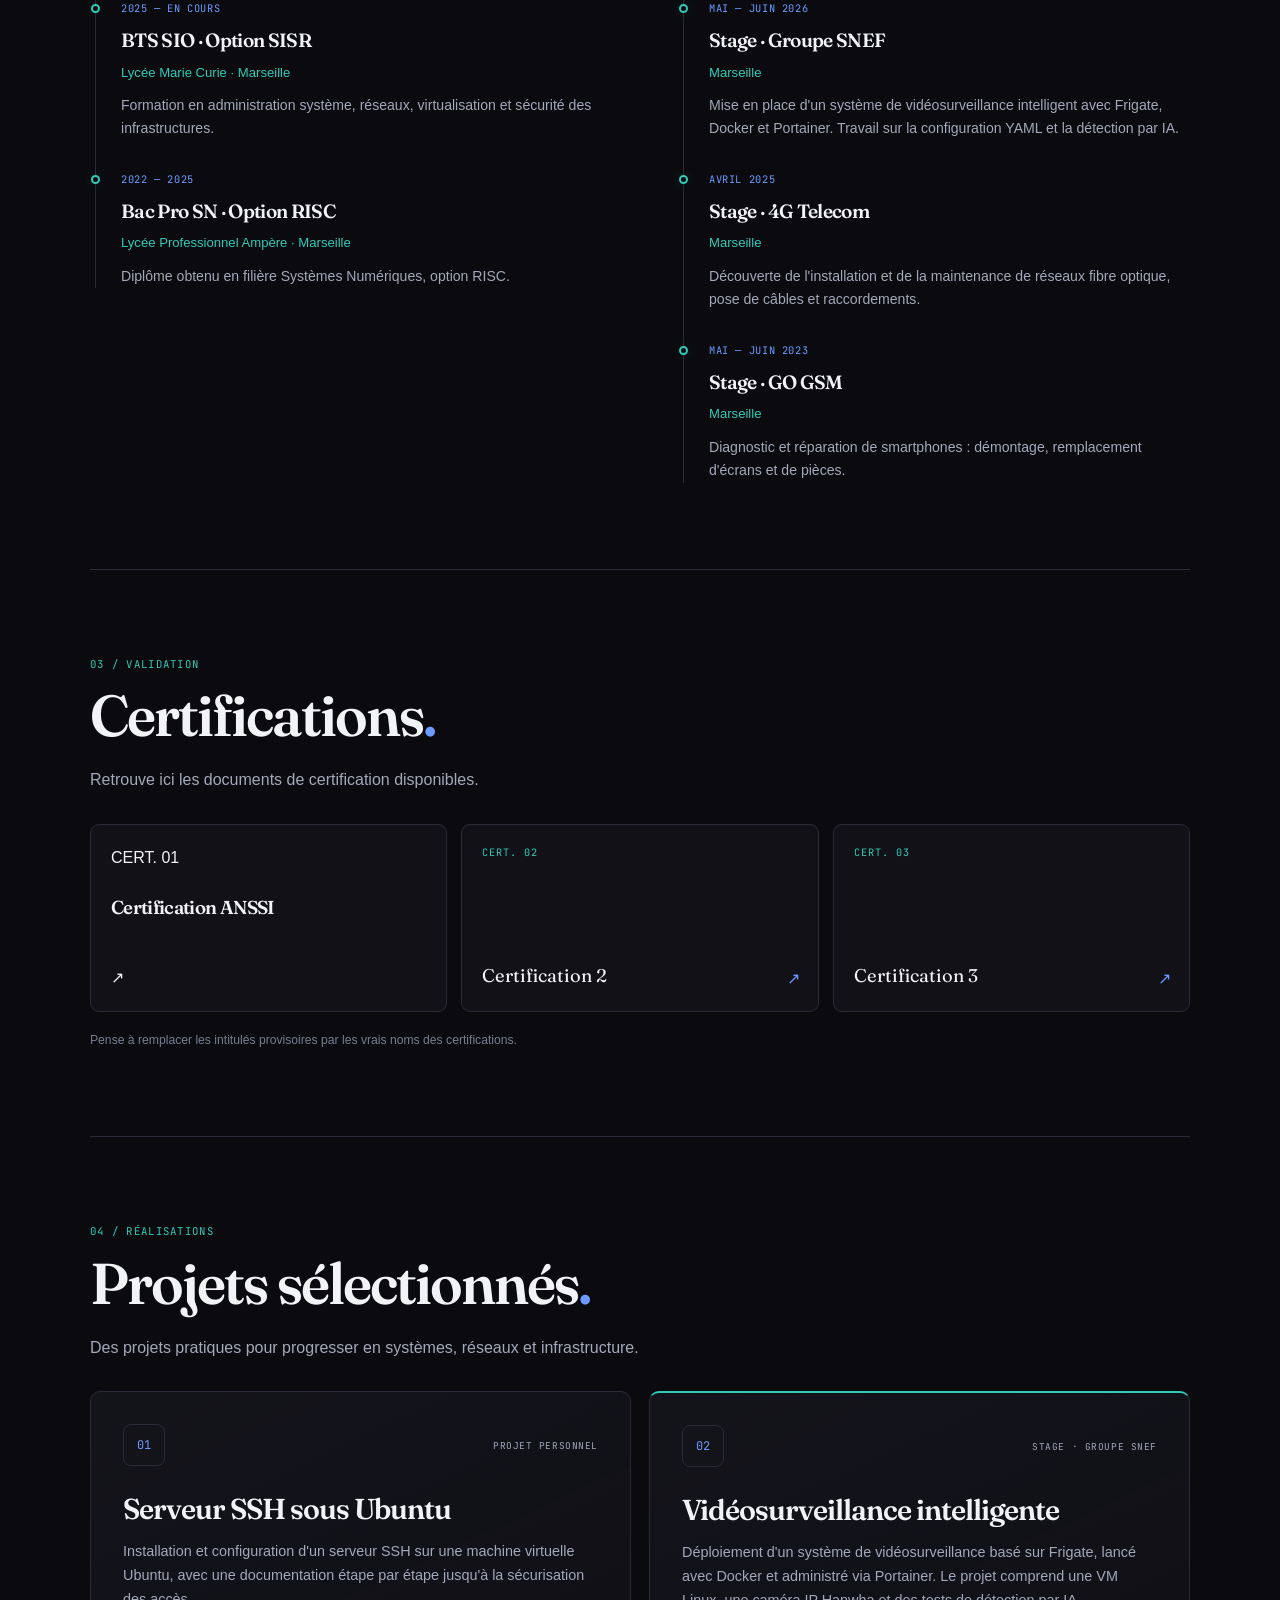
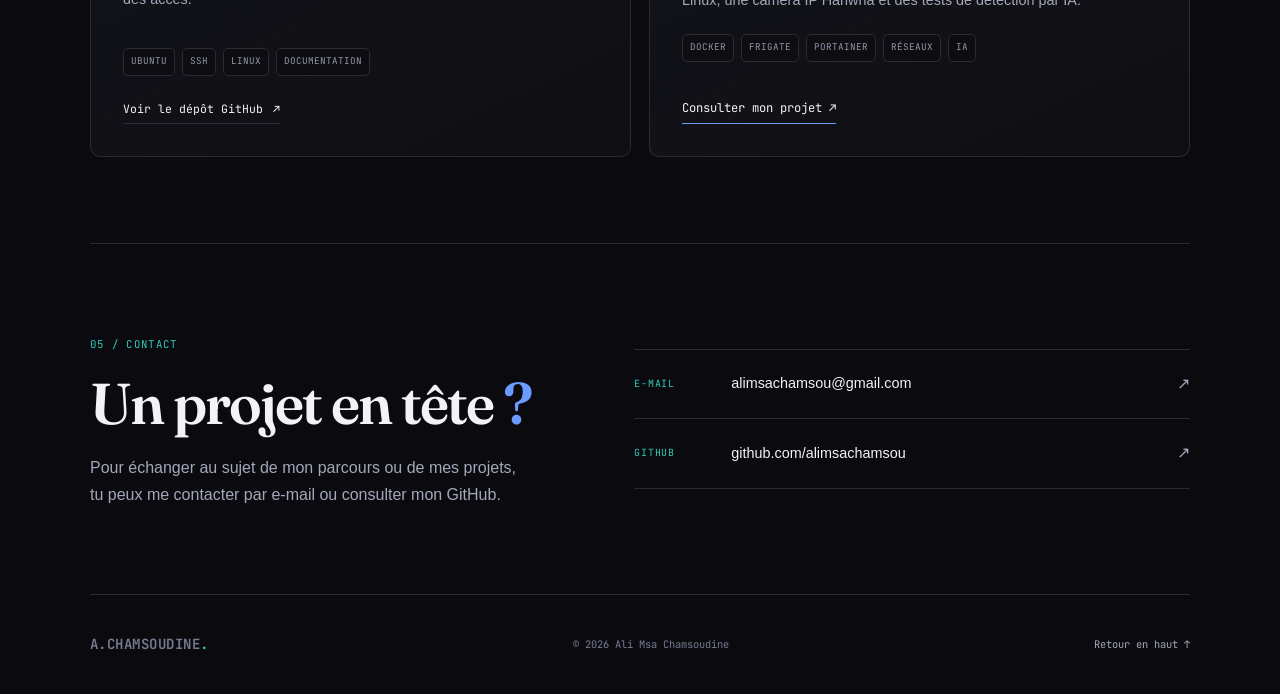
==== commit 295e1274: "Update index.html" ====
--- a/index.html
+++ b/index.html
@@ -208,8 +208,8 @@
           <h3>Vidéosurveillance intelligente</h3>
           <p>Déploiement d'un système de vidéosurveillance basé sur Frigate, lancé avec Docker et administré via Portainer. Le projet comprend une VM Linux, une caméra IP Hanwha et des tests de détection par IA.</p>
           <div class="tag-list"><span>DOCKER</span><span>FRIGATE</span><span>PORTAINER</span><span>RÉSEAUX</span><span>IA</span></div>
-        <a class="text-link" href="rapport-videosurveillance.pdf" target="_blank" rel="noopener">
-            Consulter le rapport de stage ↗
+        <a class="text-link" href="videosurveillance.pdf" target="_blank" rel="noopener">
+            Consulter mon projet ↗
          </a>
         </article>
       </div>
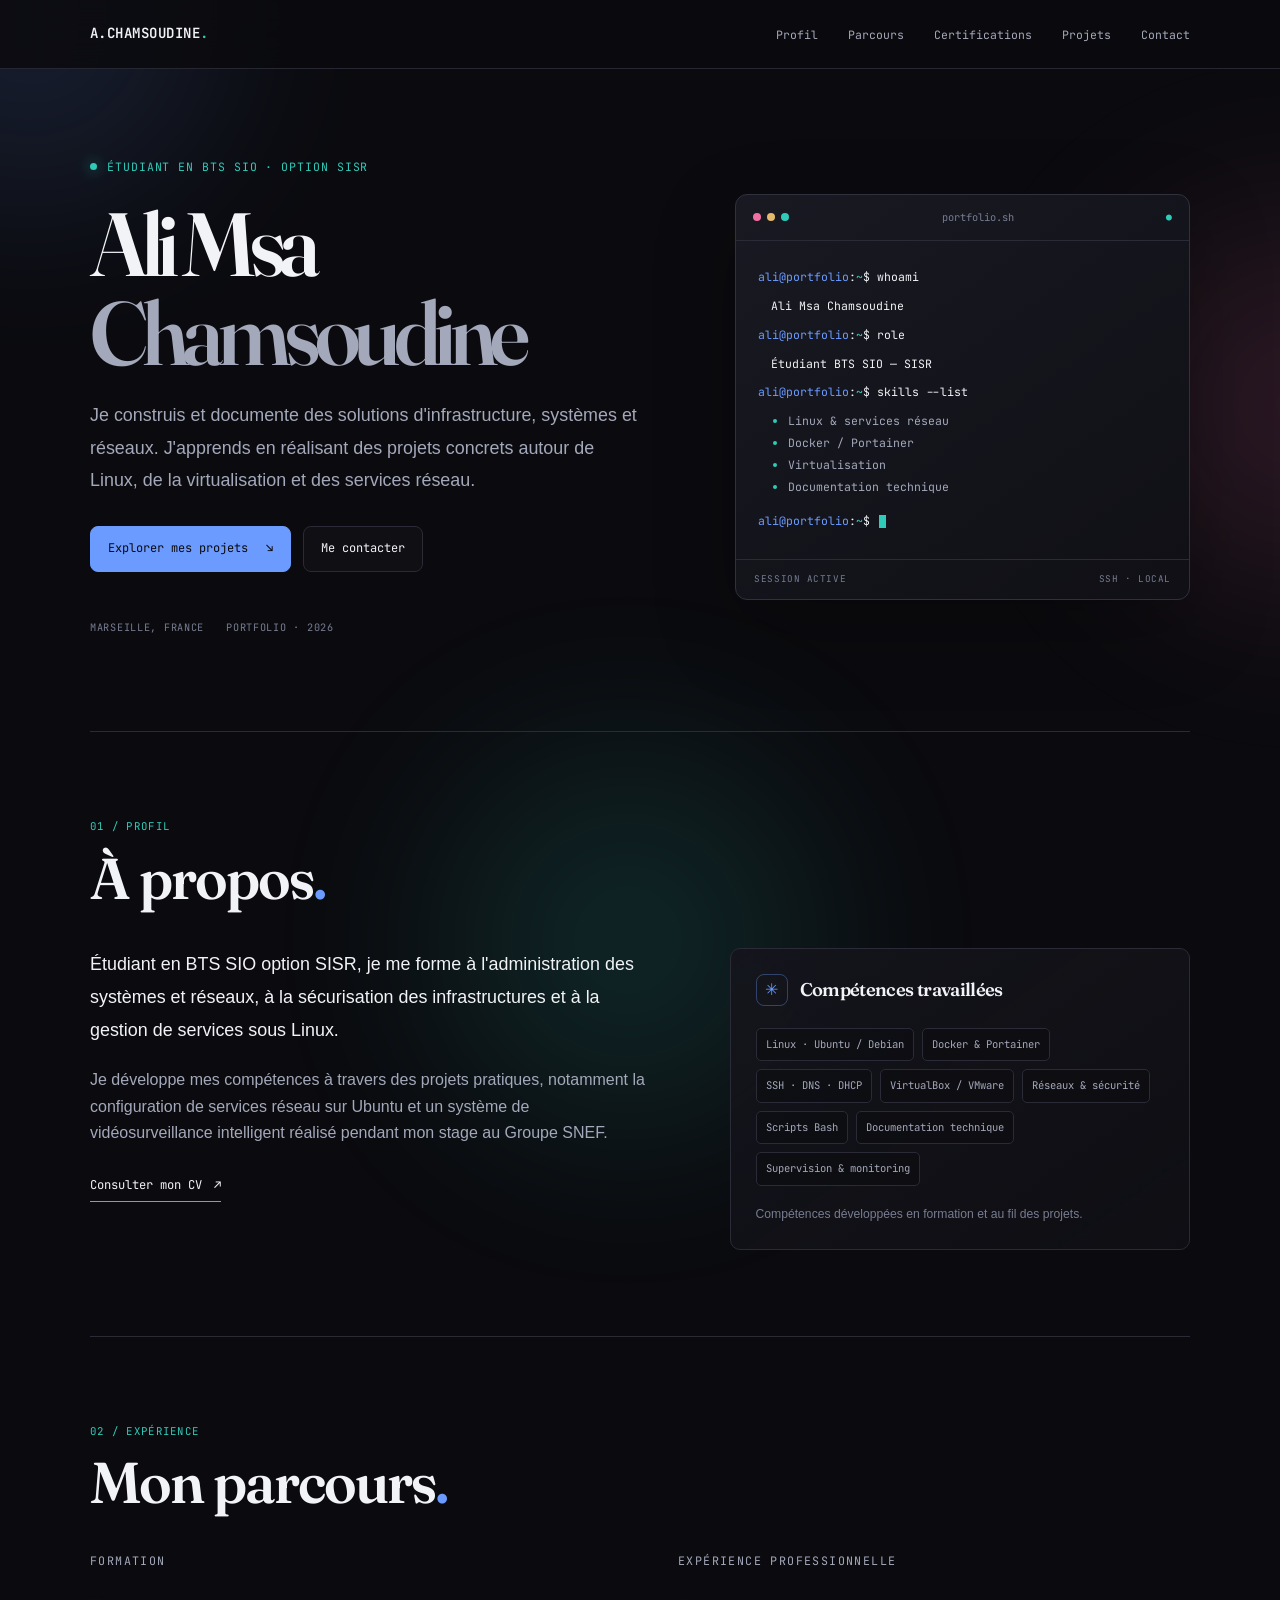
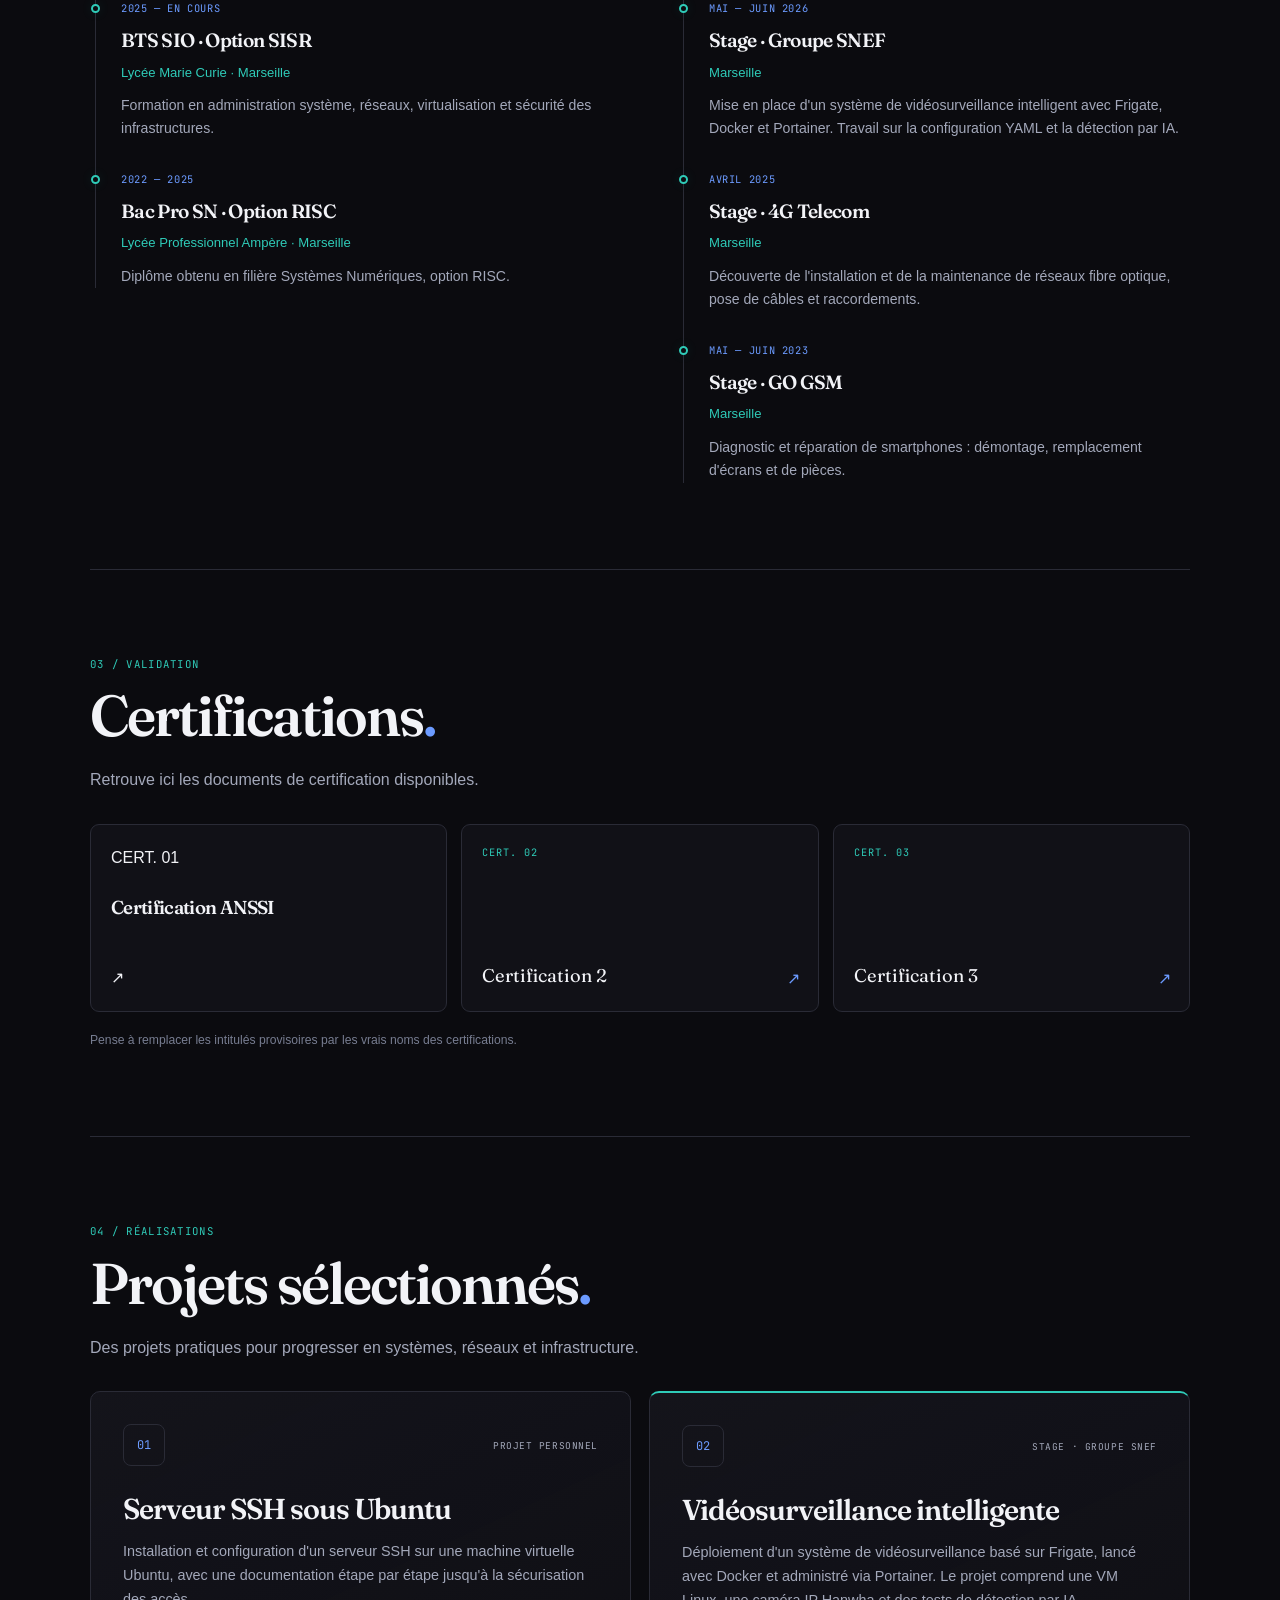
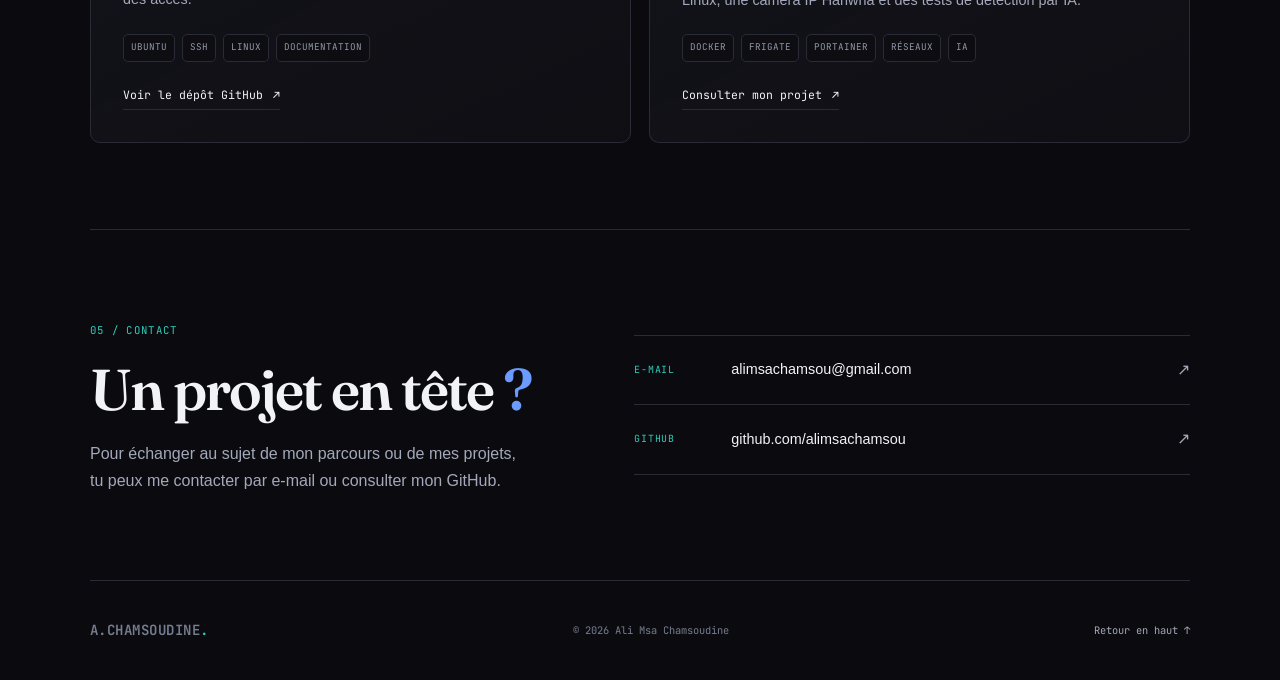
==== commit 3f438cb8: "Update index.html" ====
--- a/index.html
+++ b/index.html
@@ -208,9 +208,7 @@
           <h3>Vidéosurveillance intelligente</h3>
           <p>Déploiement d'un système de vidéosurveillance basé sur Frigate, lancé avec Docker et administré via Portainer. Le projet comprend une VM Linux, une caméra IP Hanwha et des tests de détection par IA.</p>
           <div class="tag-list"><span>DOCKER</span><span>FRIGATE</span><span>PORTAINER</span><span>RÉSEAUX</span><span>IA</span></div>
-        <a class="text-link" href="videosurveillance.pdf" target="_blank" rel="noopener">
-            Consulter mon projet ↗
-         </a>
+          <a class="project-link" href="videosurveillance.pdf" target="_blank" rel="noopener">Consulter mon projet <span aria-hidden="true">↗</span></a>
         </article>
       </div>
     </section>
@@ -235,18 +233,24 @@
   </main>
 
   <script>
-    const revealObserver = new IntersectionObserver((entries, observer) => {
-      entries.forEach((entry) => {
-        if (entry.isIntersecting) {
-          entry.target.classList.add("is-visible");
-          observer.unobserve(entry.target);
-        }
+    if ("IntersectionObserver" in window) {
+      const revealObserver = new IntersectionObserver((entries, observer) => {
+        entries.forEach((entry) => {
+          if (entry.isIntersecting) {
+            entry.target.classList.add("is-visible");
+            observer.unobserve(entry.target);
+          }
+        });
+      }, { threshold: 0.12 });
+
+      document.querySelectorAll(".reveal").forEach((section) => {
+        revealObserver.observe(section);
       });
-    }, { threshold: 0.12 });
-
-    document.querySelectorAll(".reveal").forEach((section) => {
-      revealObserver.observe(section);
-    });
+    } else {
+      document.querySelectorAll(".reveal").forEach((section) => {
+        section.classList.add("is-visible");
+      });
+    }
   </script>
 </body>
 </html>
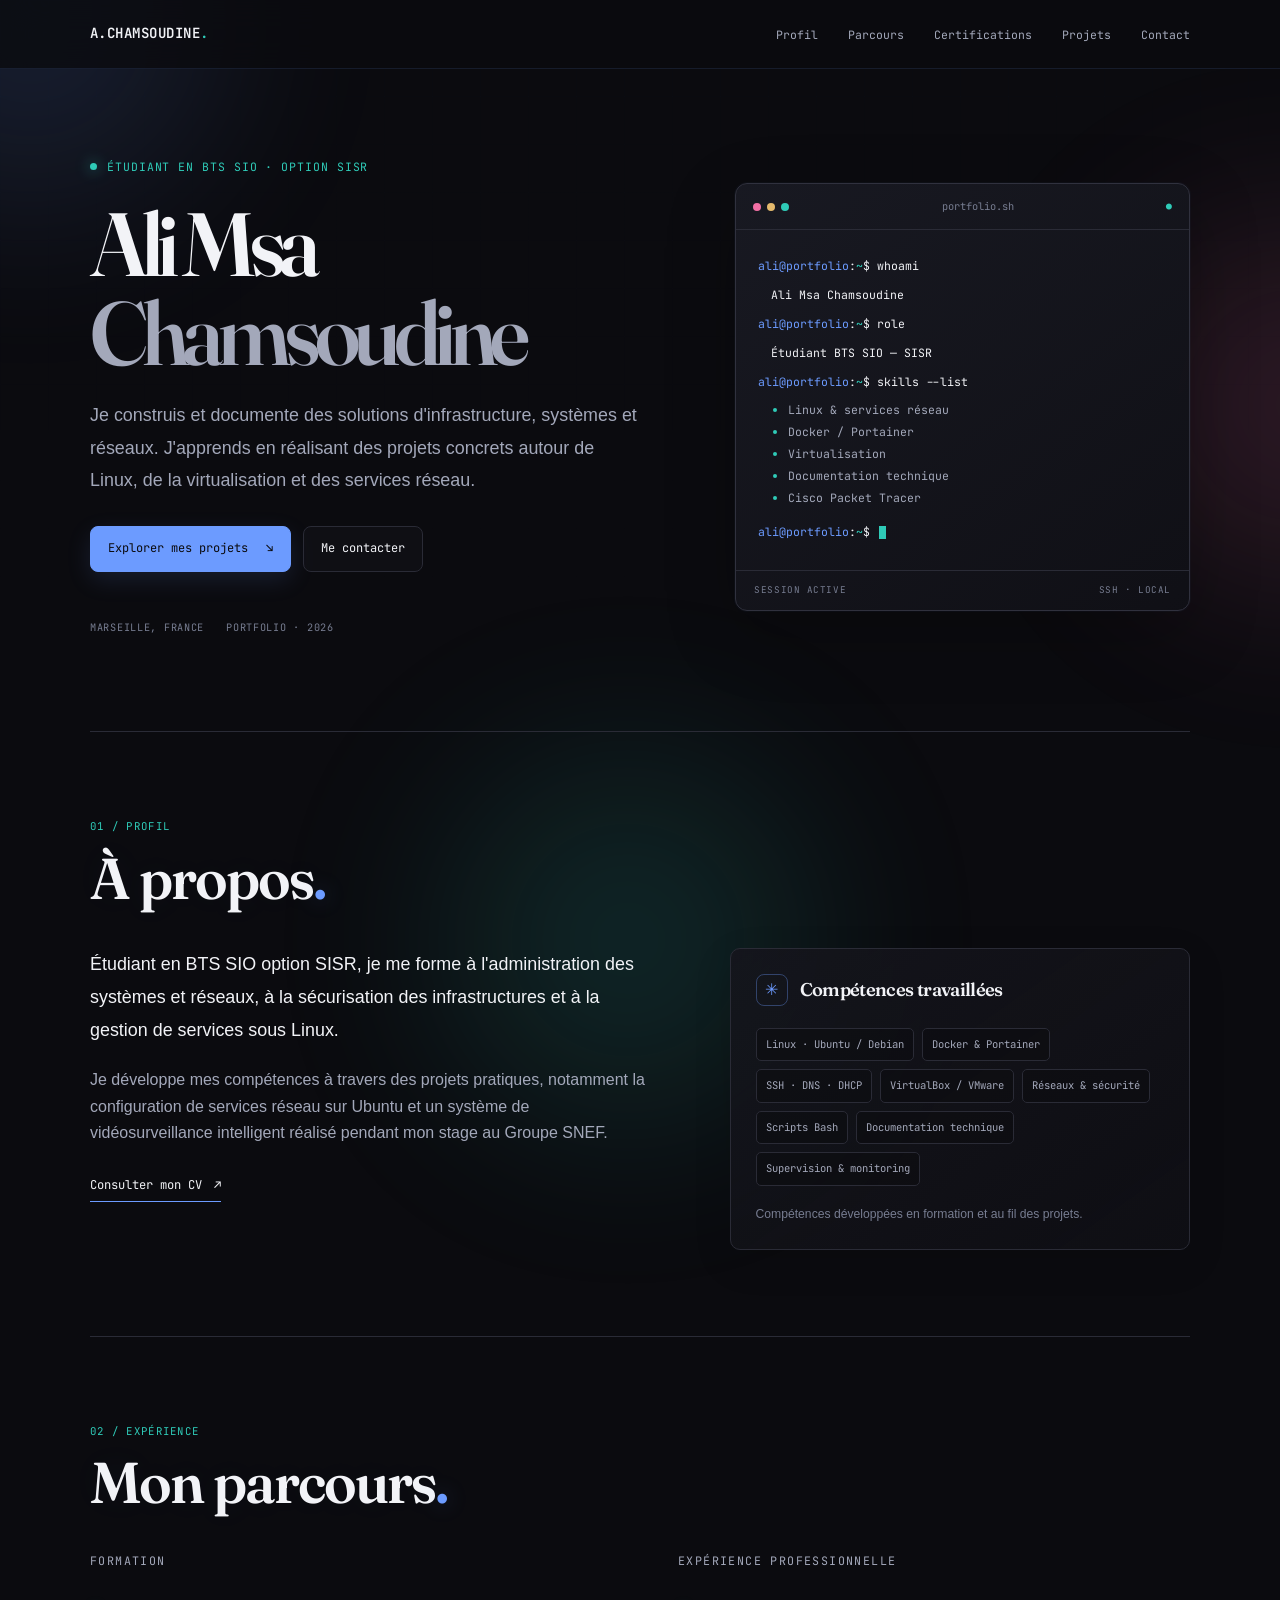
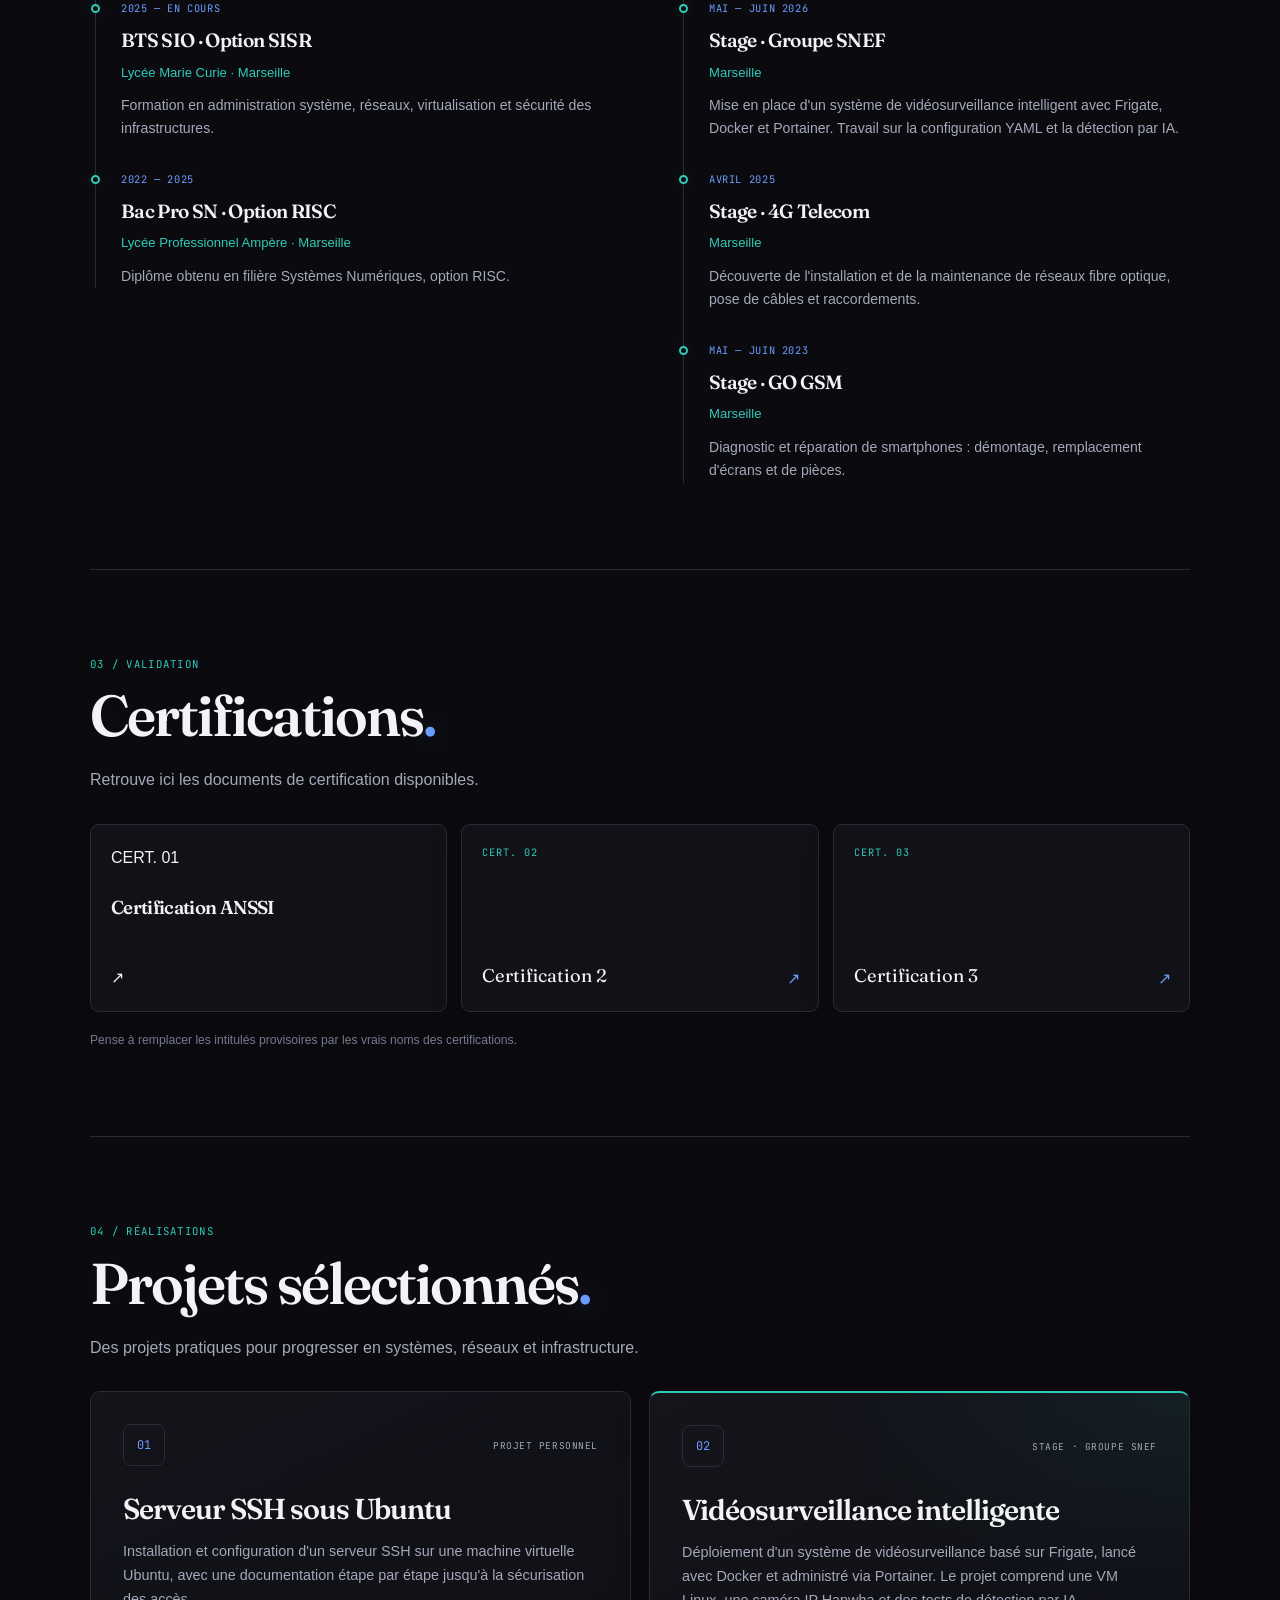
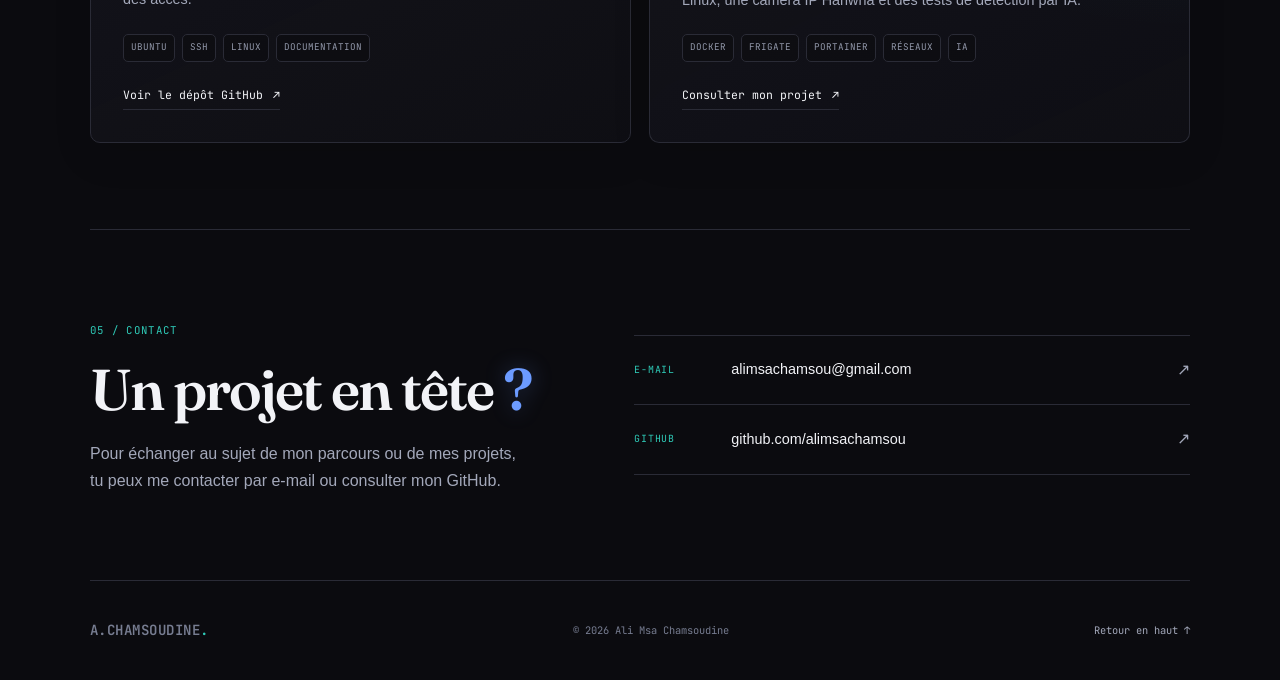
==== commit f0b7a994: "Update index.html" ====
--- a/index.html
+++ b/index.html
@@ -66,6 +66,7 @@
             <li>Docker / Portainer</li>
             <li>Virtualisation</li>
             <li>Documentation technique</li>
+            <li>Cisco Packet Tracer</li>
           </ul>
           <p><span class="terminal-blue">ali@portfolio</span>:<span class="terminal-teal">~</span>$ <span class="cursor"></span></p>
         </div>
--- a/style.css
+++ b/style.css
@@ -971,3 +971,230 @@
     transform: none;
   }
 }
+
+
+/* =========================================
+   FINITIONS VISUELLES — animations & détails
+   ========================================= */
+
+/* Fine grille discrète en arrière-plan */
+body {
+  isolation: isolate;
+}
+
+body::before {
+  content: "";
+  position: fixed;
+  inset: 0;
+  z-index: -1;
+  pointer-events: none;
+  opacity: 0.13;
+  background-image:
+    linear-gradient(rgba(108, 155, 255, 0.07) 1px, transparent 1px),
+    linear-gradient(90deg, rgba(108, 155, 255, 0.07) 1px, transparent 1px);
+  background-size: 48px 48px;
+  mask-image: linear-gradient(to bottom, black, transparent 82%);
+}
+
+/* Navigation plus nette et légèrement vitrée */
+.site-nav {
+  background: rgba(11, 11, 15, 0.78);
+  -webkit-backdrop-filter: blur(18px);
+  backdrop-filter: blur(18px);
+  border-bottom: 1px solid rgba(108, 155, 255, 0.12);
+}
+
+.nav-links a {
+  transition: color 180ms ease, background 180ms ease;
+}
+
+.nav-links a:hover {
+  color: var(--ink);
+}
+
+/* Entrée douce du contenu d'accueil */
+.hero-copy {
+  animation: hero-rise 760ms cubic-bezier(.2, .7, .2, 1) both;
+}
+
+.terminal-card {
+  animation: hero-rise 900ms 120ms cubic-bezier(.2, .7, .2, 1) both;
+  box-shadow: 0 22px 70px rgba(0, 0, 0, 0.24), 0 0 0 1px rgba(108, 155, 255, 0.035);
+}
+
+@keyframes hero-rise {
+  from { opacity: 0; transform: translateY(18px); }
+  to { opacity: 1; transform: translateY(0); }
+}
+
+/* Titres : petit accent lumineux */
+.section-heading h2 {
+  text-wrap: balance;
+  text-shadow: 0 0 34px rgba(108, 155, 255, 0.055);
+}
+
+.heading-period {
+  text-shadow: 0 0 22px rgba(108, 155, 255, 0.32);
+}
+
+/* Cartes plus profondes, avec reflet subtil au survol */
+.project-card,
+.certification-card,
+.skills-panel {
+  position: relative;
+  overflow: hidden;
+  box-shadow: 0 12px 38px rgba(0, 0, 0, 0.12);
+}
+
+.project-card::before,
+.certification-card::before,
+.skills-panel::before {
+  content: "";
+  position: absolute;
+  inset: 0;
+  pointer-events: none;
+  opacity: 0;
+  background: radial-gradient(480px circle at var(--pointer-x, 50%) var(--pointer-y, 0%), rgba(108, 155, 255, 0.09), transparent 42%);
+  transition: opacity 220ms ease;
+}
+
+.project-card:hover::before,
+.certification-card:hover::before,
+.skills-panel:hover::before {
+  opacity: 1;
+}
+
+.project-card,
+.certification-card {
+  transition:
+    transform 260ms cubic-bezier(.2, .7, .2, 1),
+    border-color 260ms ease,
+    background 260ms ease,
+    box-shadow 260ms ease;
+}
+
+.project-card:hover,
+.certification-card:hover {
+  box-shadow: 0 18px 48px rgba(0, 0, 0, 0.28), 0 0 26px rgba(108, 155, 255, 0.055);
+}
+
+.project-featured {
+  background:
+    radial-gradient(ellipse at 100% 0%, rgba(47, 203, 184, 0.075), transparent 48%),
+    linear-gradient(155deg, rgba(21, 21, 28, 0.97), rgba(15, 15, 21, 0.9));
+}
+
+.project-featured:hover {
+  border-color: rgba(47, 203, 184, 0.65);
+}
+
+/* Les étiquettes réagissent légèrement au survol */
+.tag-list span,
+.skill-list span {
+  transition: color 180ms ease, border-color 180ms ease, background 180ms ease, transform 180ms ease;
+}
+
+.tag-list span:hover,
+.skill-list span:hover {
+  color: var(--ink);
+  border-color: rgba(108, 155, 255, 0.55);
+  background: rgba(108, 155, 255, 0.08);
+  transform: translateY(-2px);
+}
+
+/* Liens et boutons : flèche qui glisse légèrement */
+.project-link,
+.text-link,
+.button,
+.contact-link {
+  transition:
+    color 200ms ease,
+    border-color 200ms ease,
+    background 200ms ease,
+    transform 200ms ease,
+    box-shadow 200ms ease;
+}
+
+.project-link:hover,
+.text-link:hover {
+  border-color: var(--teal);
+}
+
+.project-link span,
+.text-link span,
+.button span,
+.contact-arrow {
+  display: inline-block;
+  transition: transform 200ms ease;
+}
+
+.project-link:hover span,
+.text-link:hover span,
+.button:hover span,
+.contact-link:hover .contact-arrow {
+  transform: translate(3px, -2px);
+}
+
+.button-primary {
+  box-shadow: 0 8px 24px rgba(108, 155, 255, 0.13);
+}
+
+.button-primary:hover {
+  box-shadow: 0 12px 32px rgba(108, 155, 255, 0.22);
+  transform: translateY(-2px);
+}
+
+.button-secondary:hover {
+  border-color: rgba(108, 155, 255, 0.55);
+  background: rgba(108, 155, 255, 0.06);
+  transform: translateY(-2px);
+}
+
+.contact-link:hover {
+  border-color: rgba(108, 155, 255, 0.42);
+  background: rgba(108, 155, 255, 0.035);
+}
+
+/* Focus clavier bien visible */
+.project-link:focus-visible,
+.text-link:focus-visible,
+.button:focus-visible,
+.certification-card:focus-visible,
+.contact-link:focus-visible {
+  outline: 2px solid var(--teal);
+  outline-offset: 4px;
+}
+
+/* Laisser le contenu respirer sur les petits écrans */
+@media (max-width: 620px) {
+  body::before {
+    background-size: 36px 36px;
+    opacity: 0.08;
+  }
+
+  .project-card:hover,
+  .certification-card:hover,
+  .button-primary:hover,
+  .button-secondary:hover {
+    transform: none;
+  }
+}
+
+@media (prefers-reduced-motion: reduce) {
+  .hero-copy,
+  .terminal-card {
+    animation: none !important;
+  }
+
+  .project-card,
+  .certification-card,
+  .tag-list span,
+  .skill-list span,
+  .project-link,
+  .text-link,
+  .button,
+  .contact-link {
+    transition: none !important;
+  }
+}
+
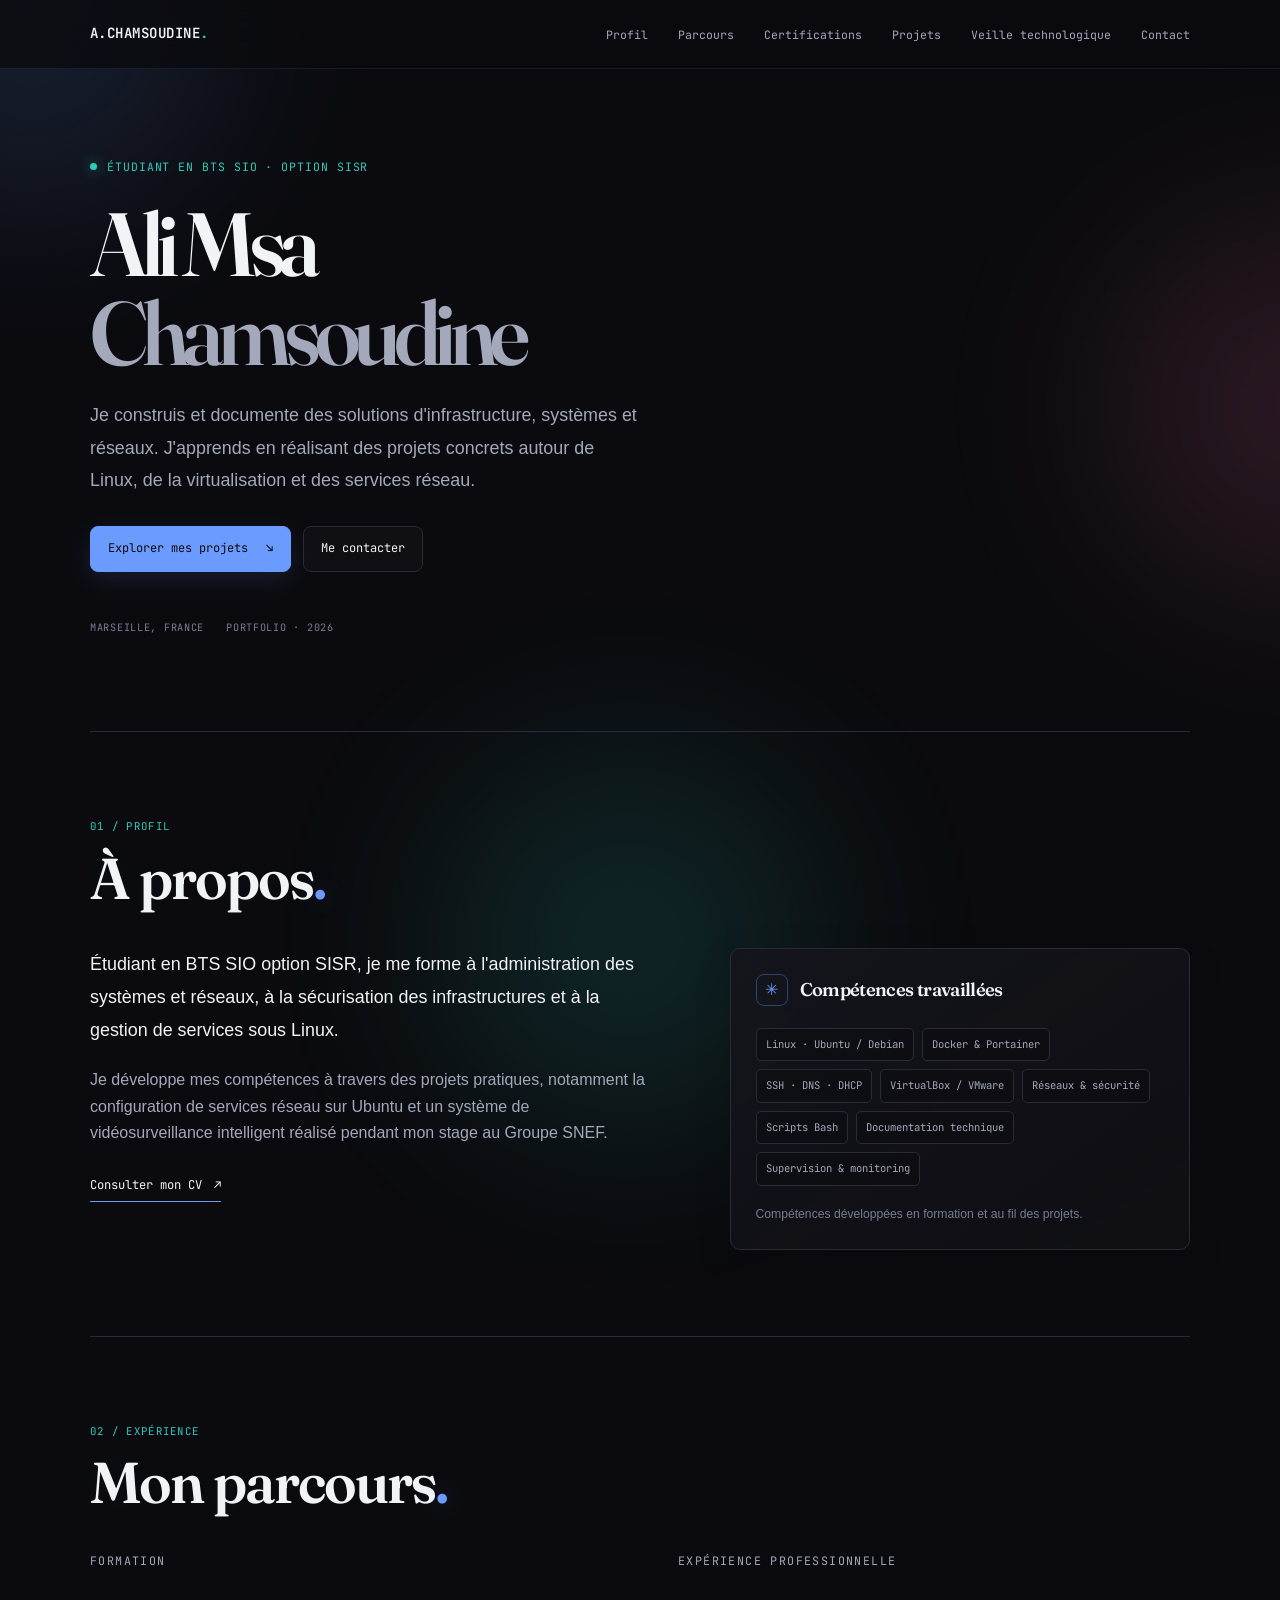
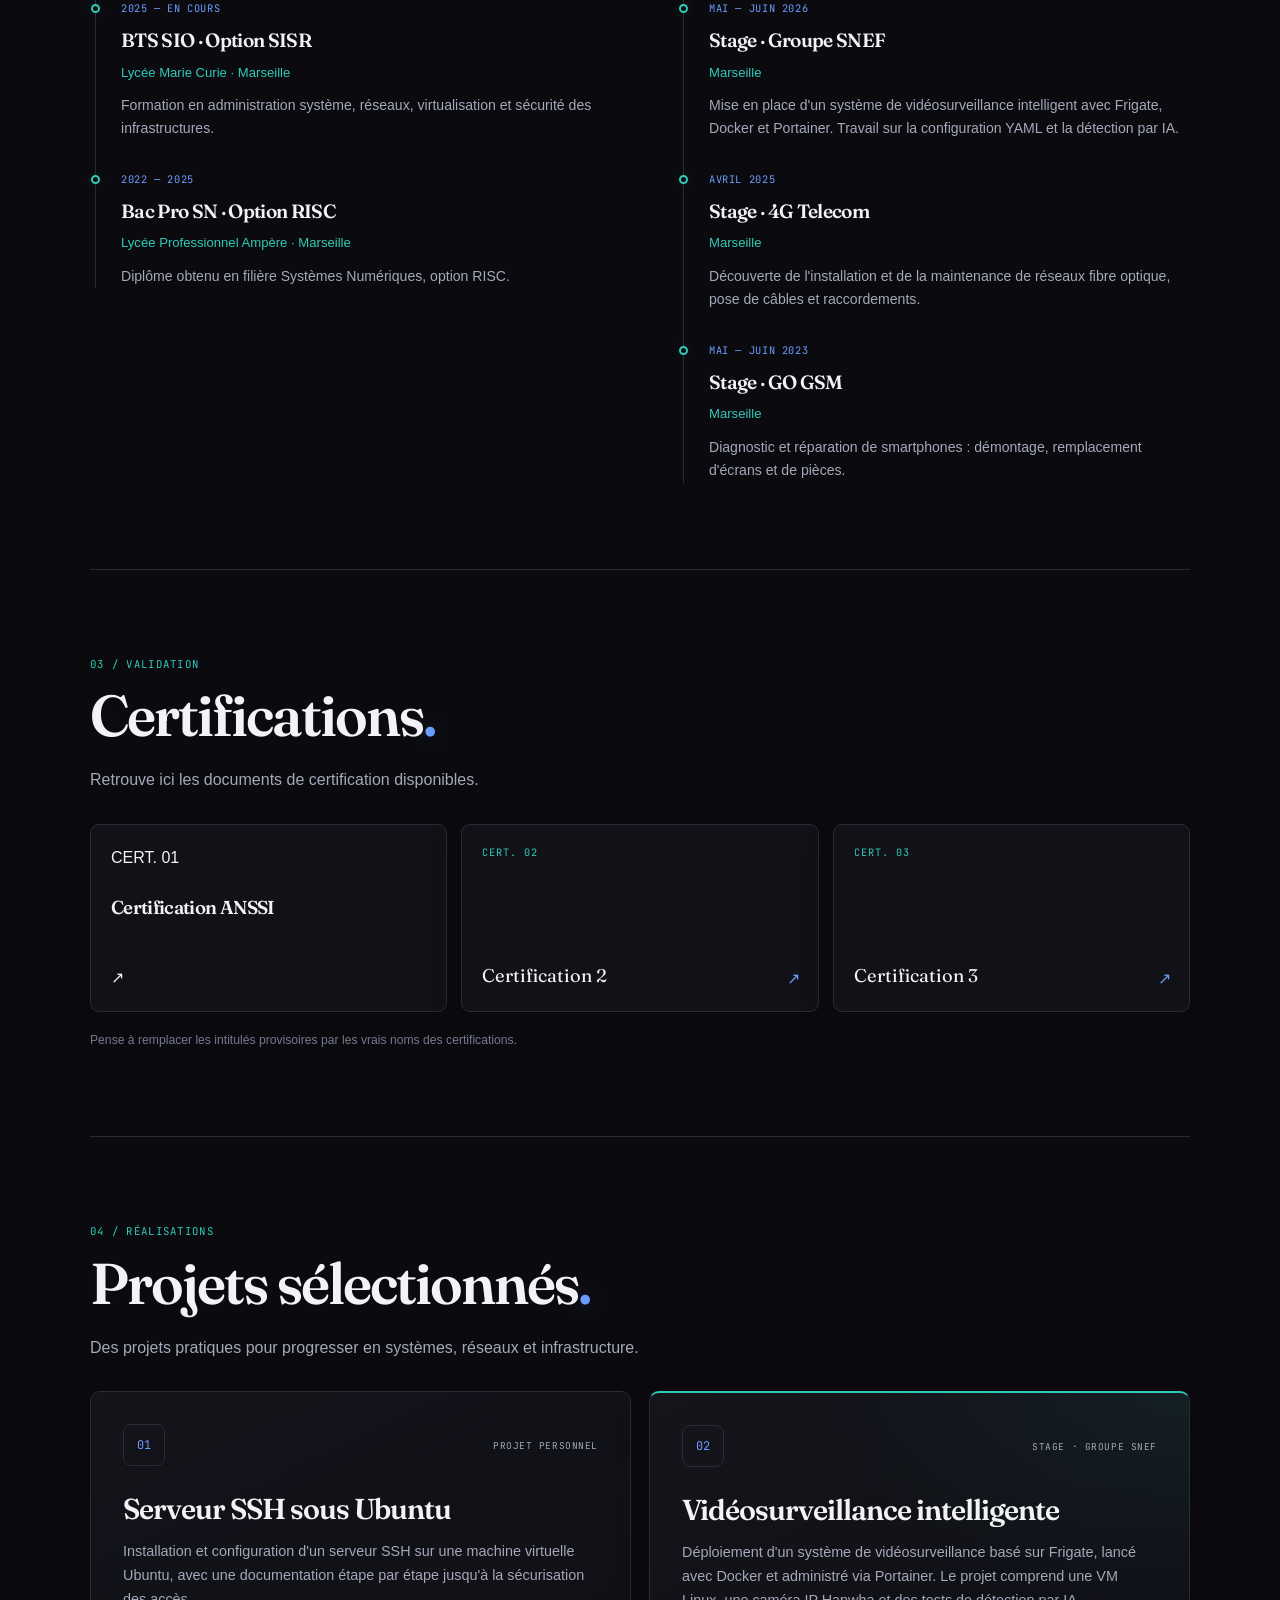
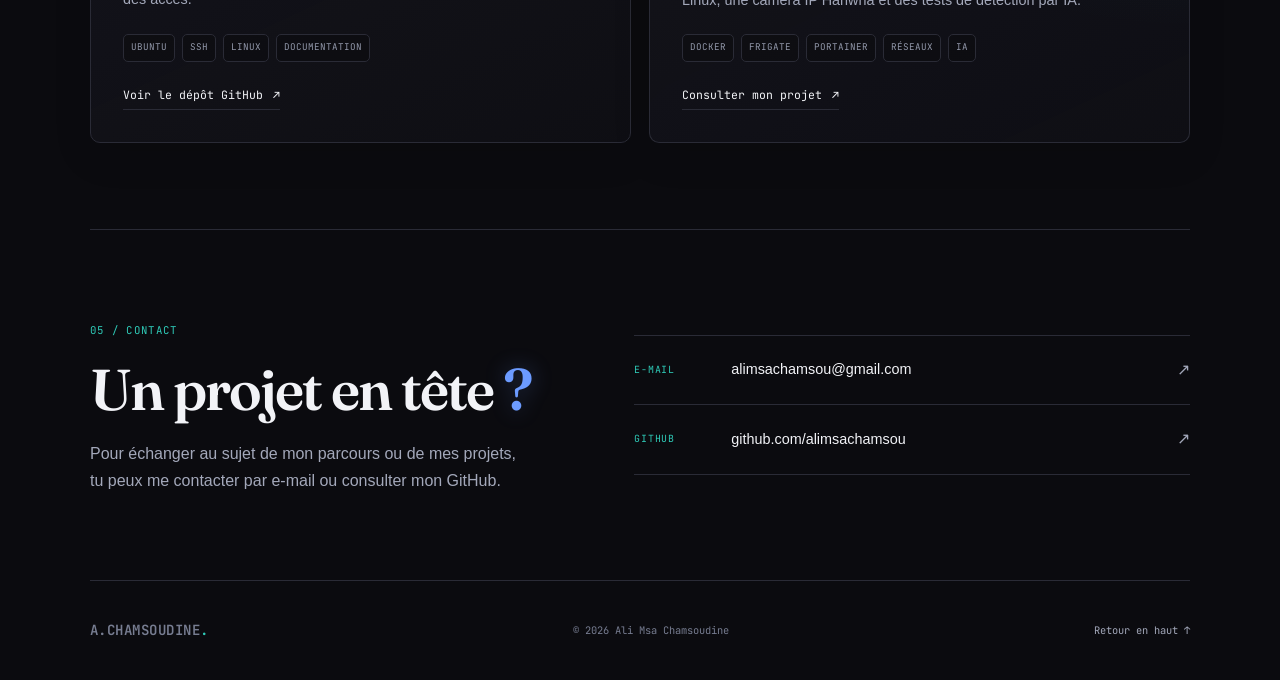
==== commit 22061ab2: "Update index.html" ====
--- a/index.html
+++ b/index.html
@@ -24,6 +24,7 @@
         <li><a href="#parcours">Parcours</a></li>
         <li><a href="#certifs">Certifications</a></li>
         <li><a href="#projects">Projets</a></li>
+        <li><a href="veille-lifi.html">Veille technologique</a></li>
         <li><a href="#contact">Contact</a></li>
       </ul>
     </div>
@@ -49,29 +50,6 @@
         </div>
       </div>
 
-      <div class="terminal-card" aria-label="Aperçu décoratif d'un terminal">
-        <div class="terminal-top">
-          <div class="terminal-dots" aria-hidden="true"><i></i><i></i><i></i></div>
-          <span>portfolio.sh</span>
-          <span class="terminal-lock" aria-hidden="true">●</span>
-        </div>
-        <div class="terminal-content mono">
-          <p><span class="terminal-blue">ali@portfolio</span>:<span class="terminal-teal">~</span>$ whoami</p>
-          <p class="terminal-output">Ali Msa Chamsoudine</p>
-          <p><span class="terminal-blue">ali@portfolio</span>:<span class="terminal-teal">~</span>$ role</p>
-          <p class="terminal-output">Étudiant BTS SIO — SISR</p>
-          <p><span class="terminal-blue">ali@portfolio</span>:<span class="terminal-teal">~</span>$ skills --list</p>
-          <ul class="terminal-list">
-            <li>Linux & services réseau</li>
-            <li>Docker / Portainer</li>
-            <li>Virtualisation</li>
-            <li>Documentation technique</li>
-            <li>Cisco Packet Tracer</li>
-          </ul>
-          <p><span class="terminal-blue">ali@portfolio</span>:<span class="terminal-teal">~</span>$ <span class="cursor"></span></p>
-        </div>
-        <div class="terminal-footer"><span>SESSION ACTIVE</span><span>SSH · LOCAL</span></div>
-      </div>
     </header>
 
     <section id="about" class="section reveal">
@@ -211,6 +189,8 @@
           <div class="tag-list"><span>DOCKER</span><span>FRIGATE</span><span>PORTAINER</span><span>RÉSEAUX</span><span>IA</span></div>
           <a class="project-link" href="videosurveillance.pdf" target="_blank" rel="noopener">Consulter mon projet <span aria-hidden="true">↗</span></a>
         </article>
+
+
       </div>
     </section>
 
